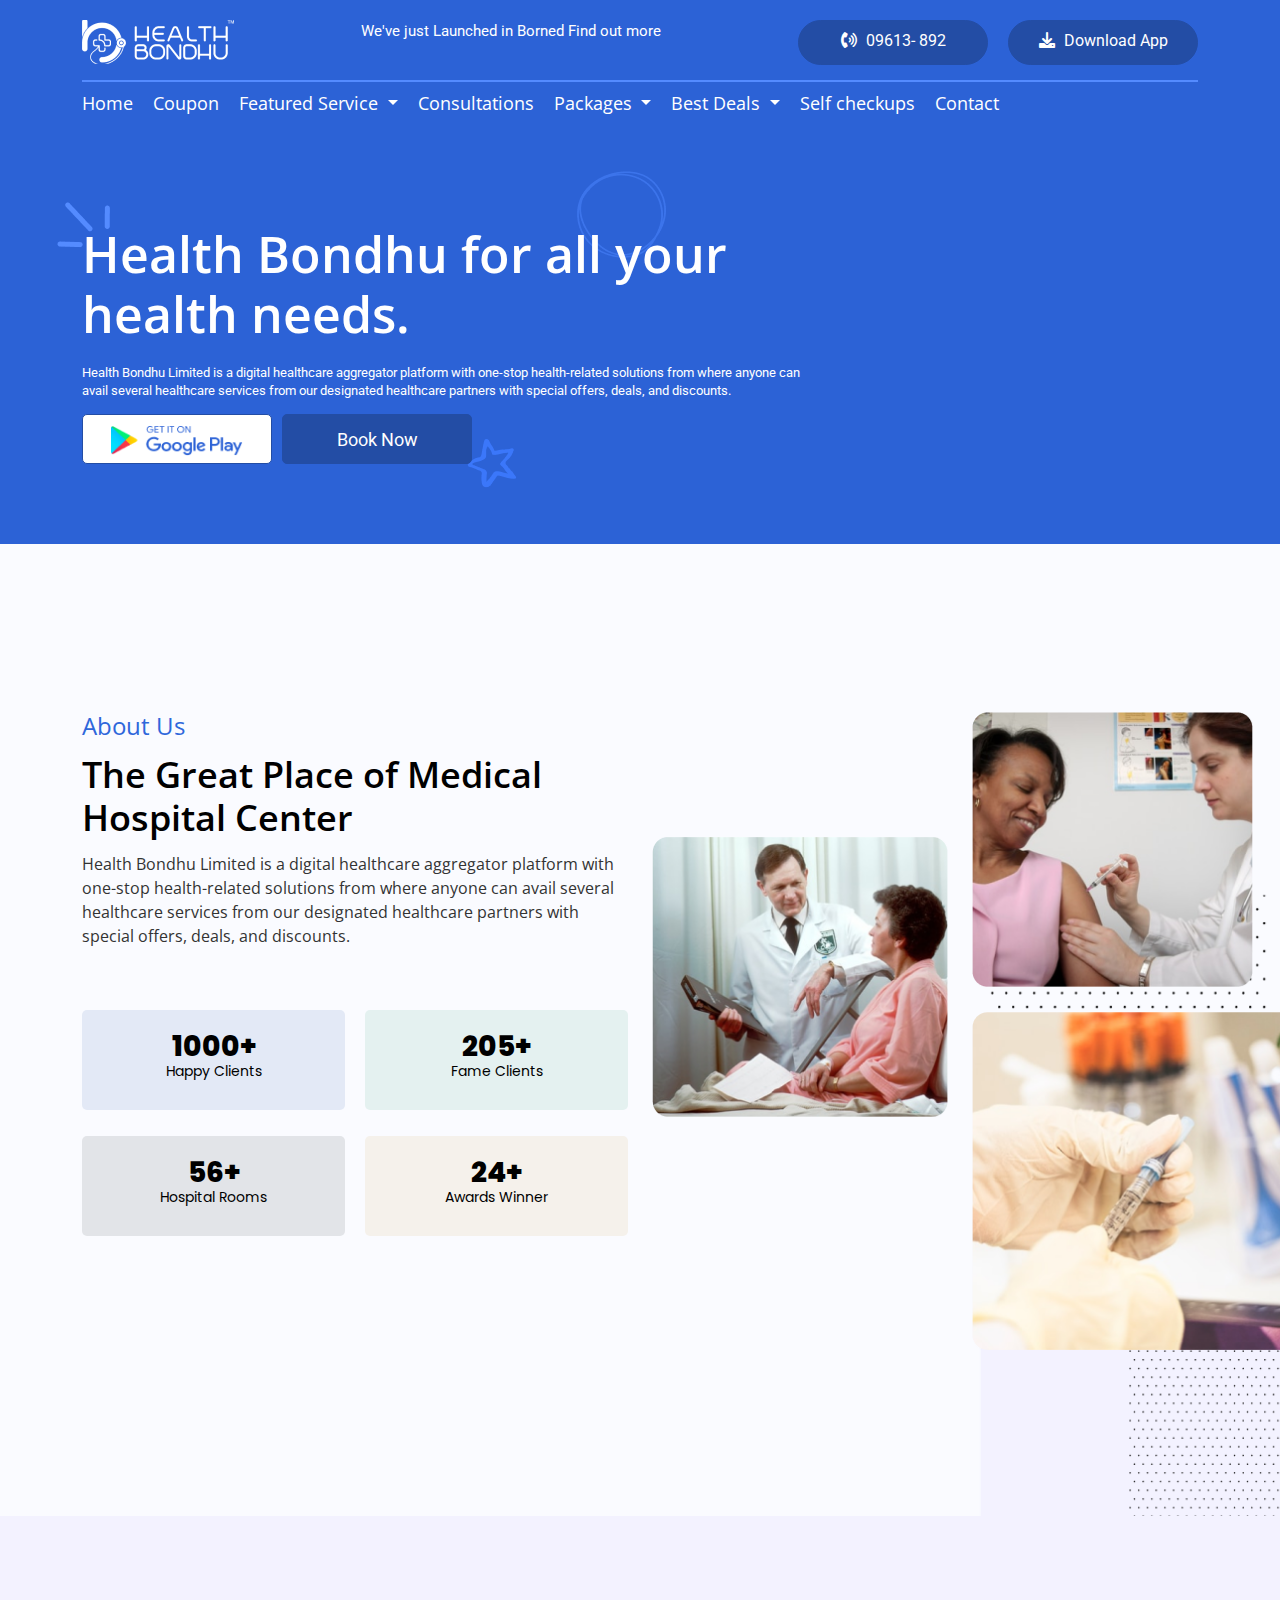
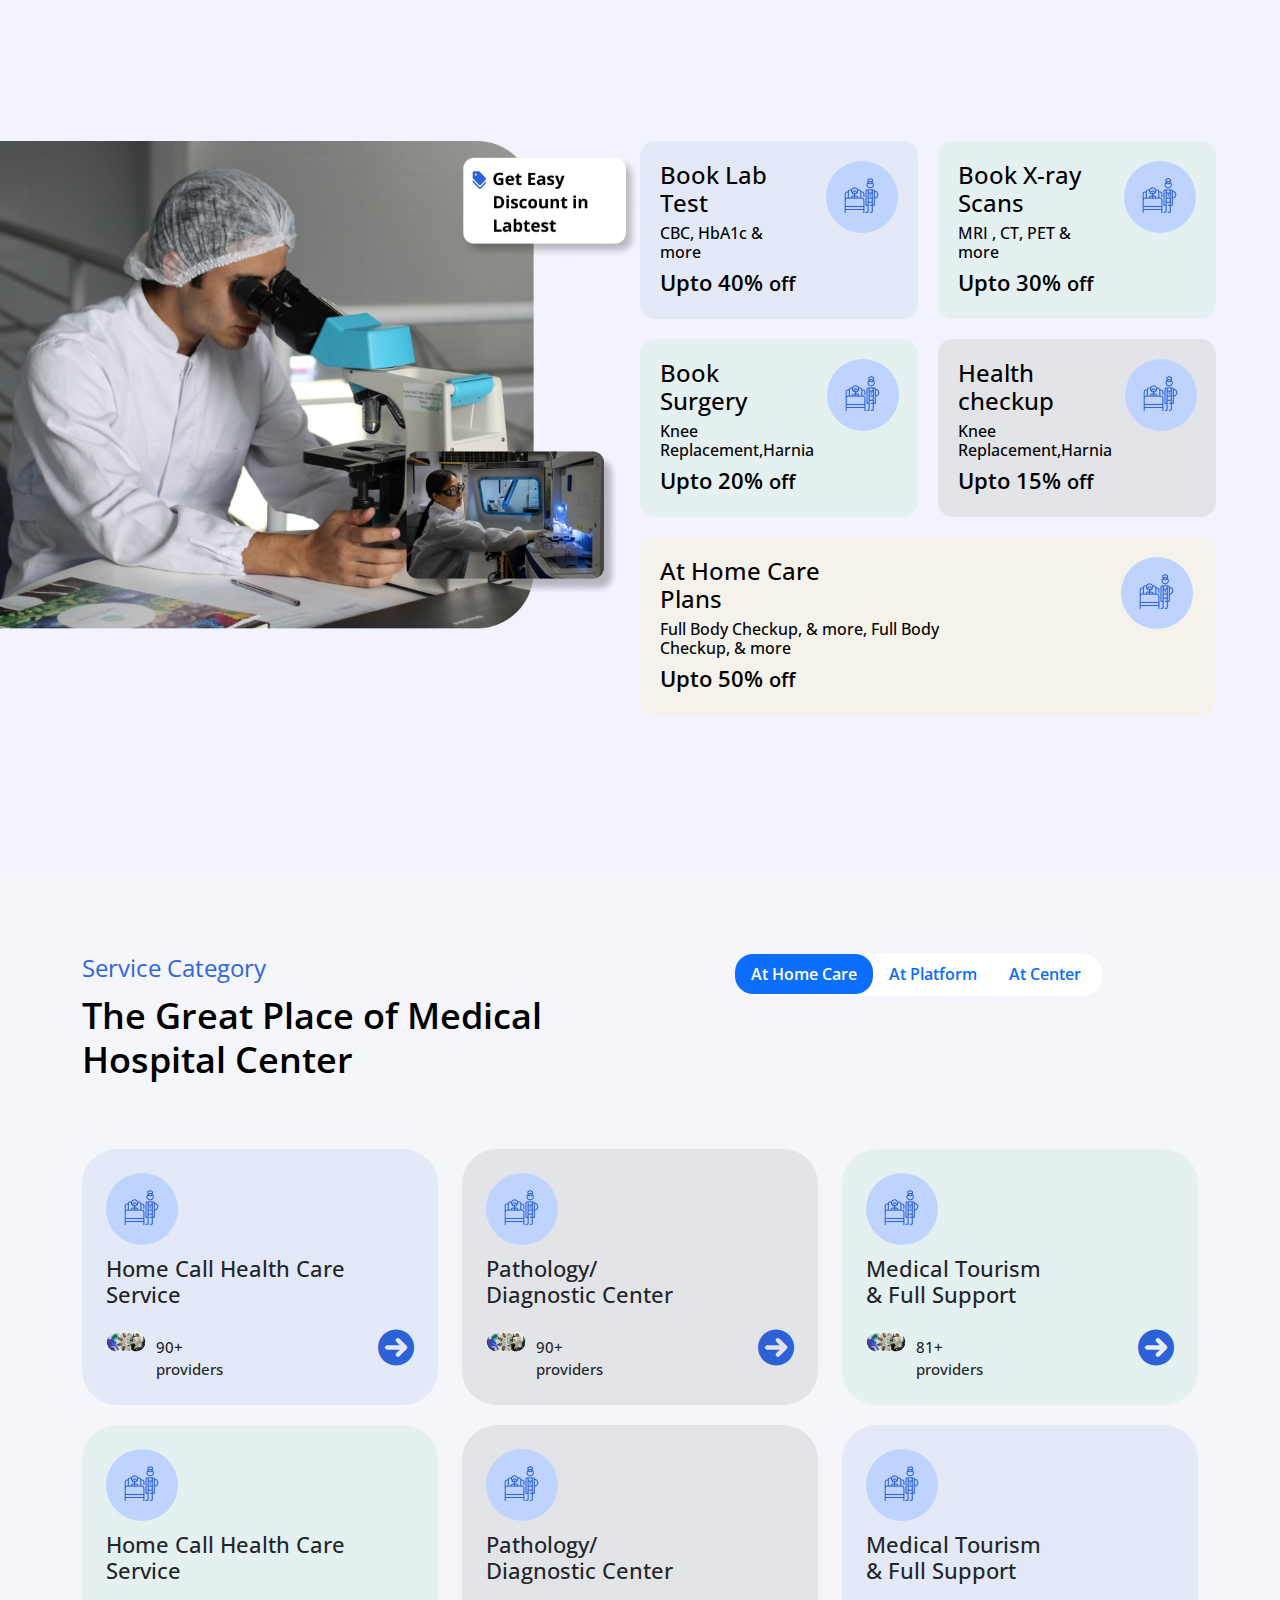
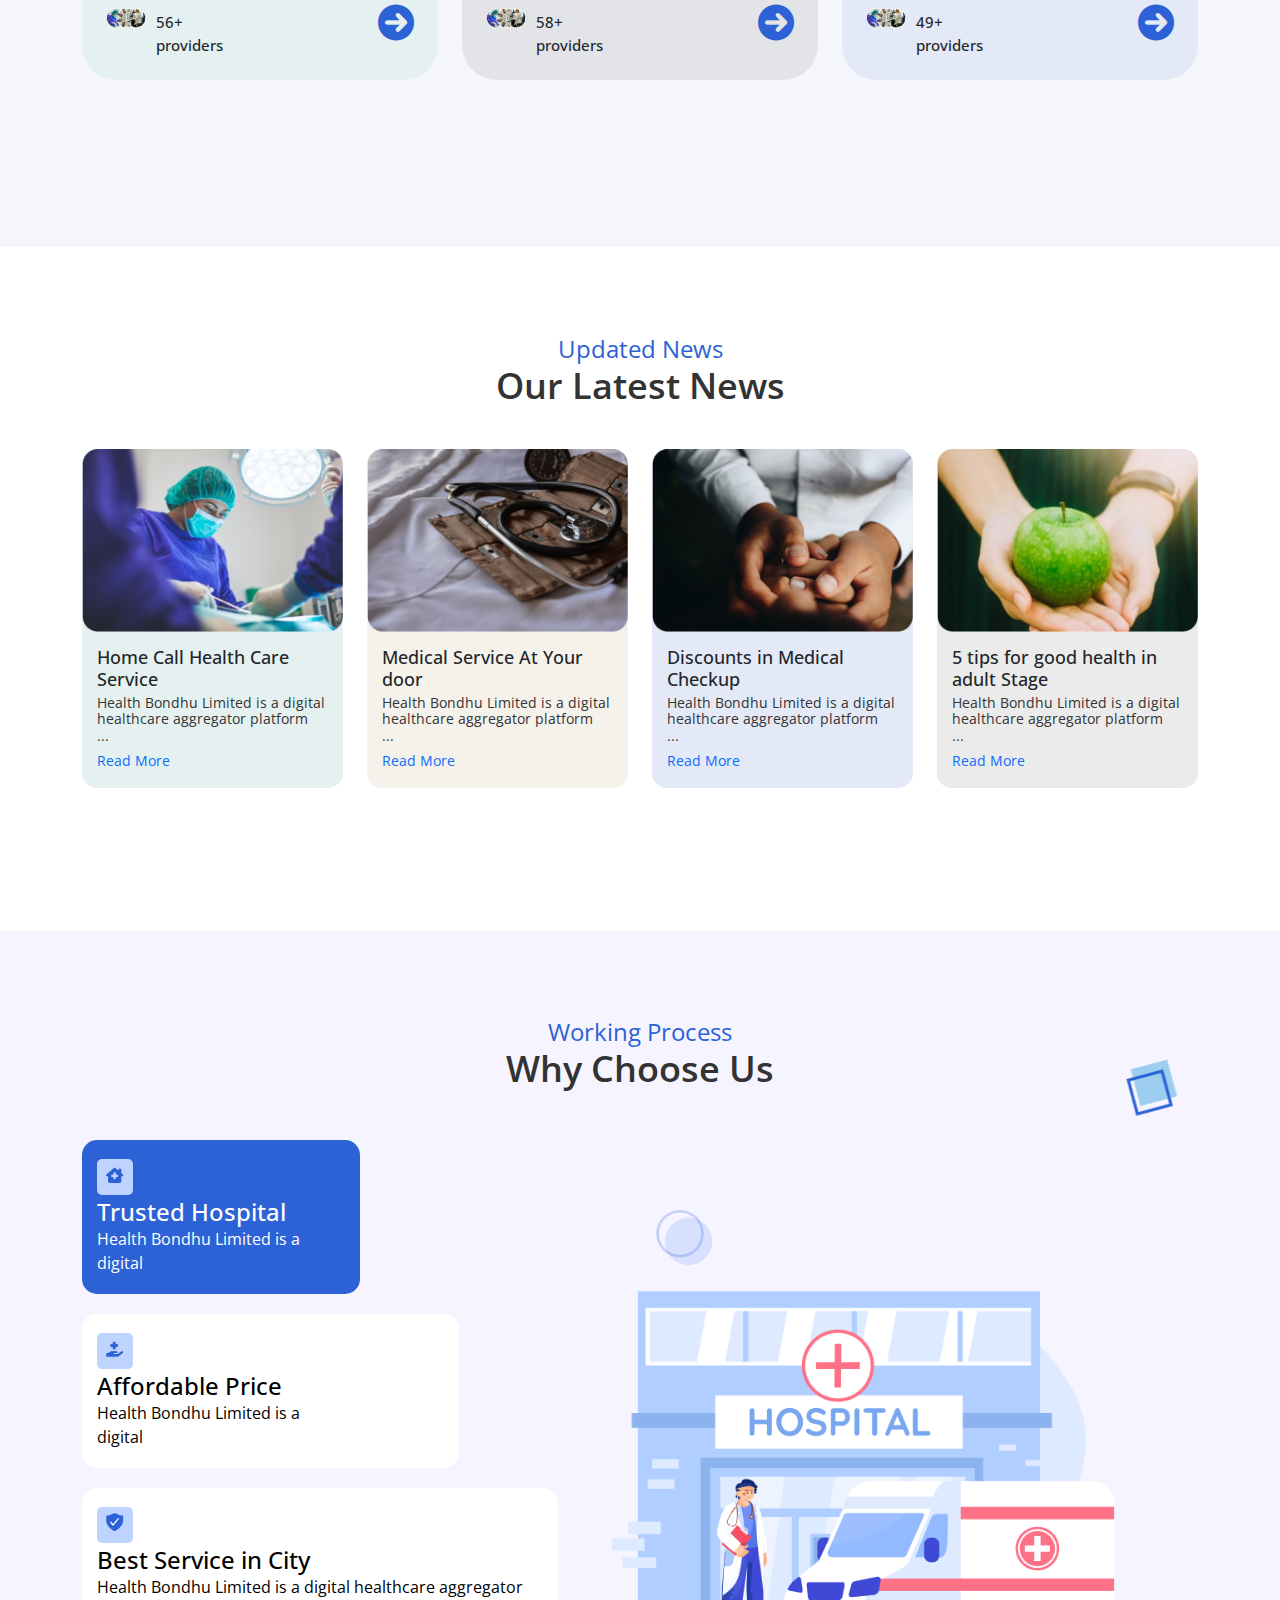
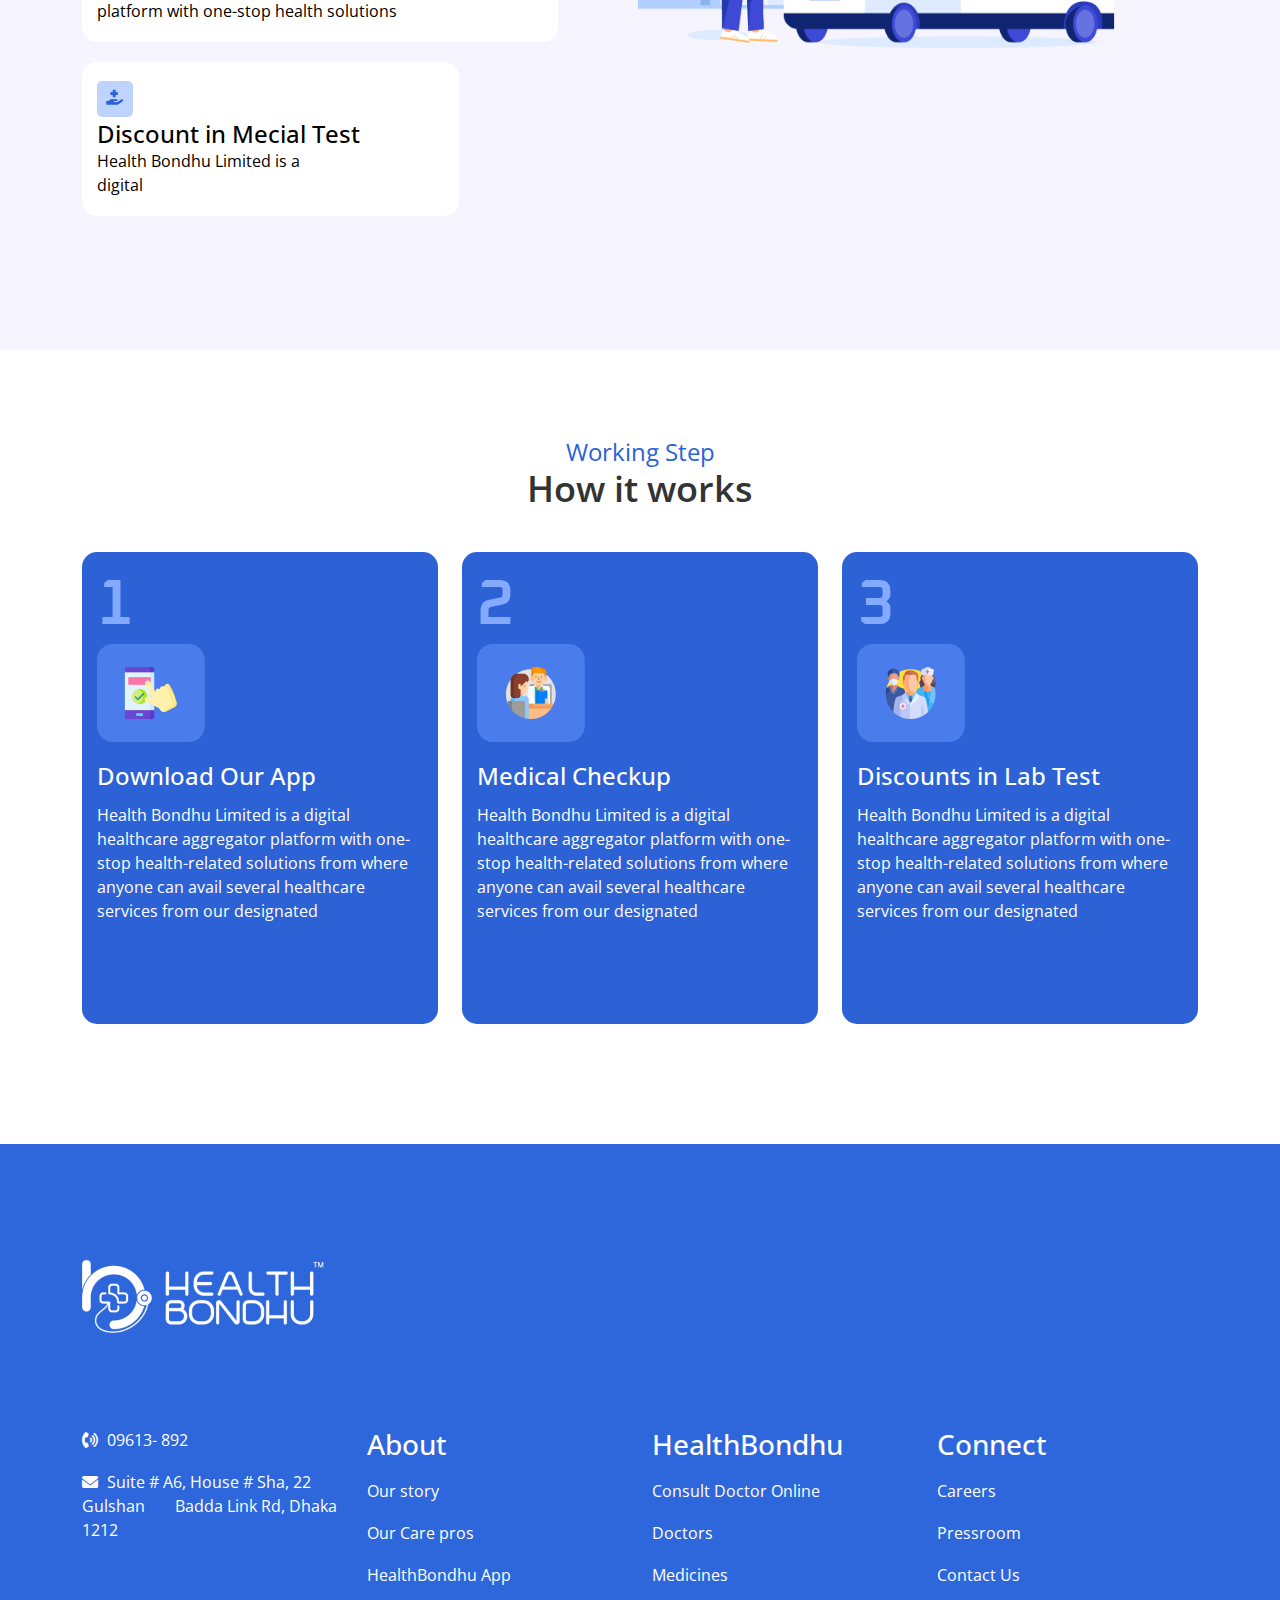
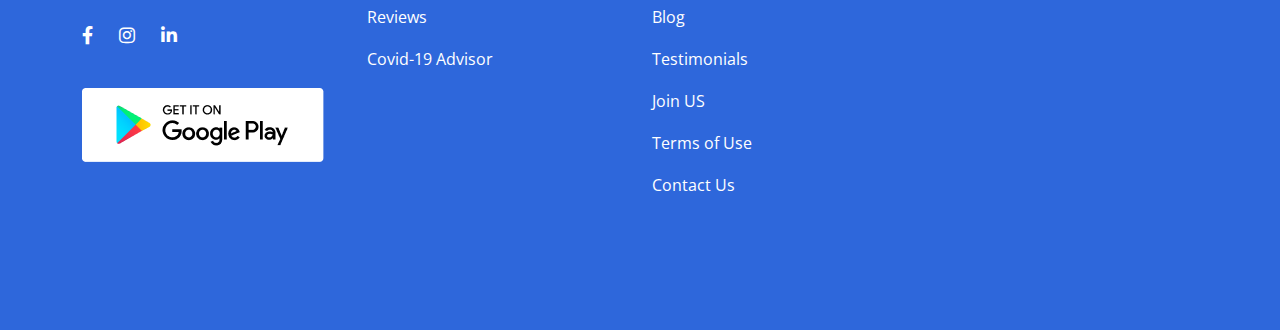
==== index.html @ d9673399 "health bondhu file" ====
<!DOCTYPE html>
<html lang="en">

<head>
    <meta name="viewport" content="width=device-width, initial-scale=1.0">
    <meta charset="UTF-8">
    <title>Health Bondhu</title>
    <!-- bootstrap 5 -->
    <link rel="stylesheet" href="vendors/bootstrap/bootstrap.min.css">
    <!-- Font Awesome 5 -->
    <link rel="stylesheet" href="vendors/font-awesome/css/all.min.css" />
    <!-- venobox -->
    <link rel="stylesheet" href="vendors/venobox/venobox.min.css">
    <!-- css file -->
    <link rel="stylesheet" href="scss/style.css">
    <!-- responsive part -->
    <link rel="stylesheet" href="css/responsive.css">
</head>

<body>
    <!-- navbar part start -->
    <section id="navbar">
        <div class="container">
            <div class="navbar__main">
                <div class="logo">
                    <img src="images/logo.png" alt="logo">
                </div>
                <div class="nav__text">
                    <p>We've just Launched in Borned Find out more</p>
                </div>
                <div class="nav__button">
                    <div class="nav__button--one btn__one">
                        <a href="#"><i class="fa-solid fa-phone-volume"></i> 09613- 892</a>
                    </div>
                    <div class="nav__button--one btn__one">
                        <a href="#"><i class="fa-solid fa-download"></i> Download App</a>
                    </div>
                </div>
            </div>

            <div class="menu__bar">
                <nav class="navbar navbar-expand-lg">
                    <div class="menu">
                        <button class="navbar-toggler" type="button" data-bs-toggle="collapse"
                            data-bs-target="#navbarNavDropdown" aria-controls="navbarNavDropdown" aria-expanded="false"
                            aria-label="Toggle navigation">
                            <i class="fa-solid fa-bars"></i>
                        </button>
                        <div class="collapse navbar-collapse" id="navbarNavDropdown">
                            <ul class="navbar-nav">
                                <li class="nav-item">
                                    <a class="nav-link active" aria-current="page" href="#">Home</a>
                                </li>
                                <li class="nav-item">
                                    <a class="nav-link" href="#">Coupon</a>
                                </li>
                                <li class="nav-item dropdown">
                                    <a class="nav-link dropdown-toggle" href="#" id="navbarDropdownMenuLink"
                                        role="button" data-bs-toggle="dropdown" aria-expanded="false">
                                        Featured Service
                                    </a>
                                    <ul class="dropdown-menu" aria-labelledby="navbarDropdownMenuLink">
                                        <li><a class="dropdown-item" href="#">Action</a></li>
                                        <li><a class="dropdown-item" href="#">Another action</a></li>
                                        <li><a class="dropdown-item" href="#">Something else here</a></li>
                                    </ul>
                                </li>

                                <li class="nav-item">
                                    <a class="nav-link" href="#">Consultations</a>
                                </li>
                                <li class="nav-item dropdown">
                                    <a class="nav-link dropdown-toggle" href="#" id="navbarDropdownMenuLink"
                                        role="button" data-bs-toggle="dropdown" aria-expanded="false">
                                        Packages
                                    </a>
                                    <ul class="dropdown-menu" aria-labelledby="navbarDropdownMenuLink">
                                        <li><a class="dropdown-item" href="#">Action</a></li>
                                        <li><a class="dropdown-item" href="#">Another action</a></li>
                                        <li><a class="dropdown-item" href="#">Something else here</a></li>
                                    </ul>
                                </li>

                                <li class="nav-item dropdown">
                                    <a class="nav-link dropdown-toggle" href="#" id="navbarDropdownMenuLink"
                                        role="button" data-bs-toggle="dropdown" aria-expanded="false">
                                        Best Deals
                                    </a>
                                    <ul class="dropdown-menu" aria-labelledby="navbarDropdownMenuLink">
                                        <li><a class="dropdown-item" href="#">Action</a></li>
                                        <li><a class="dropdown-item" href="#">Another action</a></li>
                                        <li><a class="dropdown-item" href="#">Something else here</a></li>
                                    </ul>
                                </li>
                                <li class="nav-item">
                                    <a class="nav-link" href="#">Self checkups</a>
                                </li>
                                <li class="nav-item">
                                    <a class="nav-link" href="#">Contact</a>
                                </li>
                            </ul>
                        </div>
                    </div>
                </nav>
            </div>
        </div>
    </section>
    <!-- navbar part end -->
    <!-- banner part start -->
    <section id="banner">
        <div class="container">
            <div class="banner__main">
                <div class="row">
                    <div class="col-lg-8 col-md-6">
                        <div class="banner__text">
                            <div class="img__one">
                                <img src="images/shape1.png" alt="shape1">
                            </div>
                            <div class="img__two">
                                <img src="images/shape2.png" alt="shape2">
                            </div>
                            <div class="img__three">
                                <img src="images/shape3.png" alt="shape3">
                            </div>
                            <h2>Health Bondhu for all your health needs.</h2>
                            <p>Health Bondhu Limited is a digital healthcare aggregator platform with one-stop
                                health-related solutions from where anyone can avail several healthcare services from
                                our
                                designated healthcare partners with special offers, deals, and discounts.
                            </p>
                        </div>
                        <div class="banner__button">
                            <div class="banner__button--one btn__two">
                                <a href="#"><img src="images/googly play.png" alt="googly" class="img-fluid w-70"></a>
                            </div>
                            <div class="banner__button--two btn__two">
                                <a href="#">Book Now</a>
                            </div>
                        </div>
                    </div>
                    <div class="col-lg-4 col-md-6">
                        <div class="mobile">
                            <img src="images/mobile.png" alt="mobile">
                            <div class="card__one">
                                <div class="containt">
                                    <div class="first__card">
                                        <img src="images/card__shape.png" alt="card">
                                    </div>
                                    <div class="card__text">
                                        <p> Featured <br> Coupon for tests</p>
                                    </div>
                                </div>
                            </div>
                            <div class="card__two">
                                <div class="containt">
                                    <div class="second__card">
                                        <img src="images/card__shape--two.png" alt="card__shape">
                                    </div>
                                    <div class="card__text-two">
                                        <p> The Best <br> Medical Facility</p>
                                    </div>
                                    <div class="row">
                                        <div class="col-lg-3">

                                        </div>
                                        <div class="col-lg-9">

                                        </div>
                                    </div>
                                </div>
                            </div>
                            <div class="card__three">
                                <div class="containt">
                                    <div class="third__card">
                                        <img src="images/card__shape--three.png" alt="card__shape">
                                    </div>
                                    <div class="card__text-three">
                                        <p> Best package for your health
                                            checkup</p>
                                        <h6>See our full body health checkup Packages...</h6>
                                    </div>
                                </div>
                            </div>
                            <div class="card__four">
                                <img src="images/card__shape--four.png" alt="card__shape">
                            </div>
                        </div>
                    </div>
                </div>
            </div>
        </div>
    </section>
    <!-- banner part end -->
    <!-- about part start -->
    <section id="about__part" style="background: url(images/about__bg.png) no-repeat center; background-size: cover;">
        <div class="container">
            <div class="row">
                <div class="col-lg-6">
                    <div class="about-text">
                        <h5>About Us</h5>
                        <h3>The Great Place of Medical <br> Hospital Center</h3>
                        <p>Health Bondhu Limited is a digital healthcare aggregator platform with one-stop
                            health-related solutions from where anyone can avail several healthcare services from our
                            designated healthcare partners with special offers, deals, and discounts.
                        </p>
                    </div>
                    <div class="about__card">
                        <div class="about__card--item">
                            <div class="about__card--one">
                                <h2>1000+</h2>
                                <h5>Happy Clients</h5>
                            </div>
                            <div class="about__card--two">
                                <h2>205+</h2>
                                <h5>Fame Clients</h5>
                            </div>
                        </div>
                        <div class="about__card--itemtwo">
                            <div class="about__card--one">
                                <h2>56+</h2>
                                <h5>Hospital Rooms</h5>
                            </div>
                            <div class="about__card--two">
                                <h2>24+</h2>
                                <h5>Awards Winner</h5>
                            </div>
                        </div>
                    </div>
                </div>
                <div class="col-lg-6">
                    <div class="about__img--part">
                        <div class="about__img--one">
                            <img src="images/about1.png" alt="about-img" class="img-fluid w-100">
                        </div>
                        <div class="about__img--two">
                            <img src="images/about2.png" alt="about-img" class="img-fluid w-100">
                        </div>
                        <div class="about__img--three">
                            <img src="images/about3.png" alt="about-img" class="img-fluid w-100">
                        </div>
                    </div>
                </div>
            </div>
        </div>
    </section>
    <!-- about part end -->
    <!-- offer part start -->
    <section id="offer">
        <div class="container-fluid p-0">
            <div class="offer__main">
                <div class="offer-item-one">
                    <img src="images/offer--img.png" alt="offer" class="img-fluid w-100">
                </div>
                <div class="offer__item--two">
                    <div class="offer__book--main--one">
                        <a href="#">
                            <div class="offer__book--one">
                                <div class="offer__book--one--item">
                                    <h4>Book Lab Test</h4>
                                    <h6>CBC, HbA1c & more</h6>
                                    <h3>Upto 40% <span>off</span></h3>
                                </div>
                                <div class="offer__book--two--item">
                                    <div class="circle">
                                        <img src="images/vector.png" alt="vector">
                                    </div>
                                </div>
                            </div>
                        </a>
                        <a href="#">
                            <div class="offer__book--two">
                                <div class="offer__book--one--item">
                                    <h4>Book X-ray Scans</h4>
                                    <h6>MRI , CT, PET & more</h6>
                                    <h3>Upto 30% <span>off</span></h3>
                                </div>
                                <div class="offer__book--two--item">
                                    <div class="circle">
                                        <img src="images/vector.png" alt="vector">
                                    </div>
                                </div>
                            </div>
                        </a>
                    </div>
                    <div class="offer__book--main--two">
                        <a href="#">
                            <div class="offer__book--one">
                                <div class="offer__book--one--item">
                                    <h4>Book Surgery</h4>
                                    <h6>Knee Replacement,Harnia </h6>
                                    <h3>Upto 20% <span>off</span></h3>
                                </div>
                                <div class="offer__book--two--item">
                                    <div class="circle">
                                        <img src="images/vector.png" alt="vector">
                                    </div>
                                </div>
                            </div>
                        </a>
                        <a href="#">
                            <div class="offer__book--two">
                                <div class="offer__book--one--item">
                                    <h4>Health checkup</h4>
                                    <h6>Knee Replacement,Harnia </h6>
                                    <h3>Upto 15% <span>off</span></h3>
                                </div>
                                <div class="offer__book--two--item">
                                    <div class="circle">
                                        <img src="images/vector.png" alt="vector">
                                    </div>
                                </div>
                            </div>
                        </a>
                    </div>

                    <div class="offer__book--main--three">
                        <a href="#">
                            <div class="offer__book">
                                <div class="offer__book--one--item">
                                    <h4>At Home Care <br> Plans</h4>
                                    <h6>Full Body Checkup, & more, Full Body Checkup, & more</h6>
                                    <h3>Upto 50% <span>off</span></h3>
                                </div>
                                <div class="offer__book--two--item">
                                    <div class="circle">
                                        <img src="images/vector.png" alt="vector">
                                    </div>
                                </div>
                            </div>
                        </a>
                    </div>
                </div>
            </div>
        </div>
    </section>
    <!-- offer part end -->
    <!-- category part start -->
    <section id="category">
        <div class="container">
            <div class="row">
                <div class="col-lg-7">
                    <div class="second__head">
                        <h5>Service Category</h5>
                        <h3>The Great Place of Medical <br> Hospital Center</h3>
                    </div>
                </div>
                <div class="col-lg-5 cat__button">
                    <ul class="nav nav-pills mb-3" id="pills-tab" role="tablist">
                        <li class="nav-item" role="presentation">
                            <button class="nav-link active" id="pills-home-tab" data-bs-toggle="pill"
                                data-bs-target="#pills-home" type="button" role="tab" aria-controls="pills-home"
                                aria-selected="true">At Home Care</button>
                        </li>
                        <li class="nav-item" role="presentation">
                            <button class="nav-link" id="pills-profile-tab" data-bs-toggle="pill"
                                data-bs-target="#pills-profile" type="button" role="tab" aria-controls="pills-profile"
                                aria-selected="false">At Platform</button>
                        </li>
                        <li class="nav-item" role="presentation">
                            <button class="nav-link" id="pills-contact-tab" data-bs-toggle="pill"
                                data-bs-target="#pills-contact" type="button" role="tab" aria-controls="pills-contact"
                                aria-selected="false">At Center</button>
                        </li>
                    </ul>
                </div>
            </div>

            <div class="tab-content" id="pills-tabContent">
                <div class="tab-pane fade show active" id="pills-home" role="tabpanel" aria-labelledby="pills-home-tab">
                    <div class="category__main">
                        <div class="row">
                            <div class="col-lg-4">
                                <div class="category__item">
                                    <div class="circle">
                                        <img src="images/vector.png" alt="vector">
                                    </div>
                                    <div class="cat__text">
                                        <h2>Home Call Health Care <br> Service</h2>
                                    </div>
                                    <div class="last__part">
                                        <div class="last__img">
                                            <img src="images/category.png" alt="category" class="img-fluid w-100">
                                        </div>
                                        <div class="last__text">
                                            <p>90+ providers</p>
                                        </div>
                                        <div class="last__icon">
                                            <i class="fa-solid fa-circle-arrow-right"></i>
                                        </div>
                                    </div>
                                </div>
                            </div>
                            <div class="col-lg-4">
                                <div class="category__item cat-two">
                                    <div class="circle">
                                        <img src="images/vector.png" alt="vector">
                                    </div>
                                    <div class="cat__text">
                                        <h2>Pathology/ <br> Diagnostic Center</h2>
                                    </div>
                                    <div class="last__part">
                                        <div class="last__img">
                                            <img src="images/category.png" alt="category" class="img-fluid w-100">
                                        </div>
                                        <div class="last__text">
                                            <p>90+ providers</p>
                                        </div>
                                        <div class="last__icon">
                                            <i class="fa-solid fa-circle-arrow-right"></i>
                                        </div>
                                    </div>
                                </div>
                            </div>
                            <div class="col-lg-4">
                                <div class="category__item cat-three">
                                    <div class="circle">
                                        <img src="images/vector.png" alt="vector">
                                    </div>
                                    <div class="cat__text">
                                        <h2>Medical Tourism <br> & Full Support</h2>
                                    </div>
                                    <div class="last__part">
                                        <div class="last__img">
                                            <img src="images/category.png" alt="category" class="img-fluid w-100">
                                        </div>
                                        <div class="last__text">
                                            <p>81+ providers</p>
                                        </div>
                                        <div class="last__icon">
                                            <i class="fa-solid fa-circle-arrow-right"></i>
                                        </div>
                                    </div>
                                </div>
                            </div>
                            <div class="col-lg-4">
                                <div class="category__item cat-three">
                                    <div class="circle">
                                        <img src="images/vector.png" alt="vector">
                                    </div>
                                    <div class="cat__text">
                                        <h2>Home Call Health Care <br> Service</h2>
                                    </div>
                                    <div class="last__part">
                                        <div class="last__img">
                                            <img src="images/category.png" alt="category" class="img-fluid w-100">
                                        </div>
                                        <div class="last__text">
                                            <p>56+ providers</p>
                                        </div>
                                        <div class="last__icon">
                                            <i class="fa-solid fa-circle-arrow-right"></i>
                                        </div>
                                    </div>
                                </div>
                            </div>
                            <div class="col-lg-4">
                                <div class="category__item cat-two">
                                    <div class="circle">
                                        <img src="images/vector.png" alt="vector">
                                    </div>
                                    <div class="cat__text">
                                        <h2>Pathology/ <br> Diagnostic Center</h2>
                                    </div>
                                    <div class="last__part">
                                        <div class="last__img">
                                            <img src="images/category.png" alt="category" class="img-fluid w-100">
                                        </div>
                                        <div class="last__text">
                                            <p>58+ providers</p>
                                        </div>
                                        <div class="last__icon">
                                            <i class="fa-solid fa-circle-arrow-right"></i>
                                        </div>
                                    </div>
                                </div>
                            </div>
                            <div class="col-lg-4">
                                <div class="category__item">
                                    <div class="circle">
                                        <img src="images/vector.png" alt="vector">
                                    </div>
                                    <div class="cat__text">
                                        <h2>Medical Tourism <br> & Full Support</h2>
                                    </div>
                                    <div class="last__part">
                                        <div class="last__img">
                                            <img src="images/category.png" alt="category" class="img-fluid w-100">
                                        </div>
                                        <div class="last__text">
                                            <p>49+ providers</p>
                                        </div>
                                        <div class="last__icon">
                                            <i class="fa-solid fa-circle-arrow-right"></i>
                                        </div>
                                    </div>
                                </div>
                            </div>
                        </div>
                    </div>
                </div>
                <div class="tab-pane fade" id="pills-profile" role="tabpanel" aria-labelledby="pills-profile-tab">
                    <div class="category__main">
                        <div class="row">
                            <div class="col-lg-4">
                                <div class="category__item">
                                    <div class="circle">
                                        <img src="images/vector.png" alt="vector">
                                    </div>
                                    <div class="cat__text">
                                        <h2>Home Call Health Care <br> Service</h2>
                                    </div>
                                    <div class="last__part">
                                        <div class="last__img">
                                            <img src="images/category.png" alt="category" class="img-fluid w-100">
                                        </div>
                                        <div class="last__text">
                                            <p>90+ providers</p>
                                        </div>
                                        <div class="last__icon">
                                            <i class="fa-solid fa-circle-arrow-right"></i>
                                        </div>
                                    </div>
                                </div>
                            </div>
                            <div class="col-lg-4">
                                <div class="category__item cat-two">
                                    <div class="circle">
                                        <img src="images/vector.png" alt="vector">
                                    </div>
                                    <div class="cat__text">
                                        <h2>Pathology/ <br> Diagnostic Center</h2>
                                    </div>
                                    <div class="last__part">
                                        <div class="last__img">
                                            <img src="images/category.png" alt="category" class="img-fluid w-100">
                                        </div>
                                        <div class="last__text">
                                            <p>90+ providers</p>
                                        </div>
                                        <div class="last__icon">
                                            <i class="fa-solid fa-circle-arrow-right"></i>
                                        </div>
                                    </div>
                                </div>
                            </div>

                        </div>
                    </div>
                </div>
                <div class="tab-pane fade" id="pills-contact" role="tabpanel" aria-labelledby="pills-contact-tab">
                    <div class="category__main">
                        <div class="row">
                            <div class="col-lg-4">
                                <div class="category__item">
                                    <div class="circle">
                                        <img src="images/vector.png" alt="vector">
                                    </div>
                                    <div class="cat__text">
                                        <h2>Home Call Health Care <br> Service</h2>
                                    </div>
                                    <div class="last__part">
                                        <div class="last__img">
                                            <img src="images/category.png" alt="category" class="img-fluid w-100">
                                        </div>
                                        <div class="last__text">
                                            <p>90+ providers</p>
                                        </div>
                                        <div class="last__icon">
                                            <i class="fa-solid fa-circle-arrow-right"></i>
                                        </div>
                                    </div>
                                </div>
                            </div>
                            <div class="col-lg-4">
                                <div class="category__item cat-two">
                                    <div class="circle">
                                        <img src="images/vector.png" alt="vector">
                                    </div>
                                    <div class="cat__text">
                                        <h2>Pathology/ <br> Diagnostic Center</h2>
                                    </div>
                                    <div class="last__part">
                                        <div class="last__img">
                                            <img src="images/category.png" alt="category" class="img-fluid w-100">
                                        </div>
                                        <div class="last__text">
                                            <p>90+ providers</p>
                                        </div>
                                        <div class="last__icon">
                                            <i class="fa-solid fa-circle-arrow-right"></i>
                                        </div>
                                    </div>
                                </div>
                            </div>
                            <div class="col-lg-4">
                                <div class="category__item cat-three">
                                    <div class="circle">
                                        <img src="images/vector.png" alt="vector">
                                    </div>
                                    <div class="cat__text">
                                        <h2>Medical Tourism <br> & Full Support</h2>
                                    </div>
                                    <div class="last__part">
                                        <div class="last__img">
                                            <img src="images/category.png" alt="category" class="img-fluid w-100">
                                        </div>
                                        <div class="last__text">
                                            <p>90+ providers</p>
                                        </div>
                                        <div class="last__icon">
                                            <i class="fa-solid fa-circle-arrow-right"></i>
                                        </div>
                                    </div>
                                </div>
                            </div>

                        </div>
                    </div>
                </div>
            </div>
        </div>
    </section>
    <!-- category part end -->
    <!-- update news part start -->
    <section id="update__news">
        <div class="container-fluid">
            <div class="common__head">
                <h5>Updated News</h5>
                <h2>Our Latest News</h2>
            </div>
        </div>
        <div class="container">
            <div class="update__main">
                <div class="row">
                    <div class="col-lg-3">
                        <div class="update-card--one">
                            <img src="images/update1.png" alt="update" class="img-fluid w-100">
                            <div class="update-text">
                                <h2>Home Call Health Care <br> Service</h2>
                                <h5>Health Bondhu Limited is a digital healthcare aggregator platform <br>
                                    ...</h5>
                                <a href="#">Read More</a>
                            </div>
                        </div>
                    </div>
                    <div class="col-lg-3">
                        <div class="update-card--two">
                            <img src="images/update2.png" alt="update" class="img-fluid w-100">
                            <div class="update-text">
                                <h2>Medical Service At Your <br> door</h2>
                                <h5>Health Bondhu Limited is a digital healthcare aggregator platform <br>
                                    ...</h5>
                                <a href="#">Read More</a>
                            </div>
                        </div>
                    </div>
                    <div class="col-lg-3">
                        <div class="update-card--three">
                            <img src="images/update3.png" alt="update" class="img-fluid w-100">
                            <div class="update-text">
                                <h2>Discounts in Medical <br> Checkup</h2>
                                <h5>Health Bondhu Limited is a digital healthcare aggregator platform <br>
                                    ...</h5>
                                <a href="#">Read More</a>
                            </div>
                        </div>
                    </div>
                    <div class="col-lg-3">
                        <div class="update-card--four">
                            <img src="images/update4.png" alt="update" class="img-fluid w-100">
                            <div class="update-text">
                                <h2>5 tips for good health in adult Stage</h2>
                                <h5>Health Bondhu Limited is a digital healthcare aggregator platform <br>
                                    ...</h5>
                                <a href="#">Read More</a>
                            </div>
                        </div>
                    </div>

                </div>
            </div>
        </div>
    </section>

    <!-- update news part end -->
    <!-- process part start -->
    <section id="process" style="background: url(images/process__part.png) no-repeat center; background-size: cover;">
        <div class="container-fluid">
            <div class="common__head">
                <h5>Working Process</h5>
                <h2>Why Choose Us</h2>
            </div>
        </div>
        <div class="container">
            <div class="process__content">
                <div class="d-flex align-items-start">
                    <div class="nav flex-column nav-pills me-3" id="v-pills-tab" role="tablist"
                        aria-orientation="vertical">
                        <button class="nav-link active pro__one" id="v-pills-home-tab" data-bs-toggle="pill"
                            data-bs-target="#v-pills-home" type="button" role="tab" aria-controls="v-pills-home"
                            aria-selected="true">
                            <div class="pro-img">
                                <img src="images/pro1.png" alt="process">
                            </div>
                            <div class="pro-text">
                                <h4>Trusted Hospital</h4>
                                <p>Health Bondhu Limited is a <br> digital </p>
                            </div>

                        </button>
                        <button class="nav-link pro__two" id="v-pills-profile-tab" data-bs-toggle="pill"
                            data-bs-target="#v-pills-profile" type="button" role="tab" aria-controls="v-pills-profile"
                            aria-selected="false">
                            <div class="pro-img">
                                <img src="images/pro2.png" alt="process">
                            </div>
                            <div class="pro-text">
                                <h4>Affordable Price</h4>
                                <p>Health Bondhu Limited is a <br> digital </p>
                            </div>
                        </button>
                        <button class="nav-link pro__three" id="v-pills-messages-tab" data-bs-toggle="pill"
                            data-bs-target="#v-pills-messages" type="button" role="tab" aria-controls="v-pills-messages"
                            aria-selected="false">
                            <div class="pro-img">
                                <img src="images/pro3.png" alt="process">
                            </div>
                            <div class="pro-text">
                                <h4>Best Service in City</h4>
                                <p>Health Bondhu Limited is a digital healthcare
                                    aggregator platform with one-stop health solutions </p>
                            </div>
                        </button>
                        <button class="nav-link pro__four" id="v-pills-settings-tab" data-bs-toggle="pill"
                            data-bs-target="#v-pills-settings" type="button" role="tab" aria-controls="v-pills-settings"
                            aria-selected="false">
                            <div class="pro-img">
                                <img src="images/pro2.png" alt="process">
                            </div>
                            <div class="pro-text">
                                <h4>Discount in Mecial Test</h4>
                                <p>Health Bondhu Limited is a <br> digital </p>
                            </div>
                        </button>
                    </div>
                    <div class="tab-content tab__img--part" id="v-pills-tabContent">
                        <div class="tab-pane fade show active" id="v-pills-home" role="tabpanel"
                            aria-labelledby="v-pills-home-tab"><img src="images/pro-right1.png" alt="pro-img"
                                class="img-fluid w-100"></div>
                        <div class="tab-pane fade" id="v-pills-profile" role="tabpanel"
                            aria-labelledby="v-pills-profile-tab"><img src="images/pro-right2.png" alt="pro-img"
                                class="img-fluid w-100"></div>
                        <div class="tab-pane fade" id="v-pills-messages" role="tabpanel"
                            aria-labelledby="v-pills-messages-tab"><img src="images/pro-right3.png" alt="pro-img"
                                class="img-fluid w-100"></div>
                        <div class="tab-pane fade" id="v-pills-settings" role="tabpanel"
                            aria-labelledby="v-pills-settings-tab"><img src="images/pro-right4.png" alt="pro-img"
                                class="img-fluid w-100"></div>
                    </div>
                </div>
            </div>
        </div>
    </section>
    <!-- process part end -->
    <!-- working__part__start -->
    <section id="working">
        <div class="container-fluid">
            <div class="common__head">
                <h5>Working Step</h5>
                <h2>How it works</h2>
            </div>
        </div>
        <div class="container">
            <div class="working__main">
                <div class="row">
                    <div class="col-lg-4">
                        <div class="working__item">
                            <div class="work__item--head">
                                <h1>1</h1>
                            </div>
                            <div class="working__img">
                                <img src="images/work1.png" alt="work1" class="img-fluid">
                            </div>
                            <div class="working__text">
                                <h3>Download Our App</h3>
                                <p>Health Bondhu Limited is a digital healthcare aggregator platform with one-stop
                                    health-related solutions from where anyone can avail several healthcare services
                                    from our designated</p>
                            </div>
                        </div>
                    </div>
                    <div class="col-lg-4">
                        <div class="working__item">
                            <div class="work__item--head">
                                <h1>2</h1>
                            </div>
                            <div class="working__img">
                                <img src="images/work2.png" alt="work2" class="img-fluid">
                            </div>
                            <div class="working__text">
                                <h3>Medical Checkup</h3>
                                <p>Health Bondhu Limited is a digital healthcare aggregator platform with one-stop
                                    health-related solutions from where anyone can avail several healthcare services
                                    from our designated</p>
                            </div>
                        </div>
                    </div>
                    <div class="col-lg-4">
                        <div class="working__item">
                            <div class="work__item--head">
                                <h1>3</h1>
                            </div>
                            <div class="working__img">
                                <img src="images/work3.png" alt="work3" class="img-fluid">
                            </div>
                            <div class="working__text">
                                <h3>Discounts in Lab Test</h3>
                                <p>Health Bondhu Limited is a digital healthcare aggregator platform with one-stop
                                    health-related solutions from where anyone can avail several healthcare services
                                    from our designated</p>
                            </div>
                        </div>
                    </div>
                </div>
            </div>
        </div>
    </section>
    <!-- working__part__end -->
    <!-- footer part start -->
    <section id="footer">
        <div class="container">
            <div class="footer__logo">
                <img src="images/footer-logo.png" alt="logo">
            </div>
            <div class="footer__content">
                <div class="row">
                    <div class="col-lg-3">
                        <ul>
                            <li> <i class="fa-solid fa-phone-volume"></i> 09613- 892</li>
                            <a href="https://goo.gl/maps/XcRMGy8qrezJMspr9">
                                <li> <i class="fa-solid fa-envelope"></i> Suite # A6, House # Sha, 22 Gulshan
                                    <span>Badda
                                        Link Rd, Dhaka 1212</span></li>
                                <li>
                            </a>
                            <div class="footer__icon">
                                <a href="#"><i class="fa-brands fa-facebook-f"></i></a>
                                <a href="#"><i class="fa-brands fa-instagram"></i></a>
                                <a href="#"><i class="fa-brands fa-linkedin-in"></i></a>
                            </div>
                            </li>
                            <li>
                                <a href="#">
                                    <img src="images/footer__google.png" alt="google">
                                </a>
                            </li>
                        </ul>
                    </div>
                    <div class="col-lg-3">
                        <ul>
                            <li>
                                <h3>About</h3>
                            </li>
                            <a href="#">
                                <li>Our story</li>
                            </a>
                            <a href="#">
                                <li>Our Care pros</li>
                            </a>
                            <a href="#">
                                <li>HealthBondhu App</li>
                            </a>
                            <a href="#">
                                <li>Reviews</li>
                            </a>
                            <a href="#">
                                <li>Covid-19 Advisor</li>
                            </a>
                        </ul>
                    </div>
                    <div class="col-lg-3">
                        <ul>
                            <li>
                                <h3>HealthBondhu</h3>
                            </li>
                            <a href="#">
                                <li>Consult Doctor Online</li>
                            </a>
                            <a href="#">
                                <li>Doctors</li>
                            </a>
                            <a href="#">
                                <li>Medicines</li>
                            </a>
                            <a href="#">
                                <li>Blog</li>
                            </a>
                            <a href="#">
                                <li>Testimonials</li>
                            </a>
                            <a href="#">
                                <li>Join US</li>
                            </a><a href="#">
                                <li>Terms of Use</li>
                            </a><a href="#">
                                <li>Contact Us</li>
                            </a>
                        </ul>
                    </div>
                    <div class="col-lg-3">
                        <ul>
                            <li>
                                <h3>Connect</h3>
                            </li>
                            <a href="#">
                                <li>Careers</li>
                            </a>
                            <a href="#">
                                <li>Pressroom</li>
                            </a>
                            <a href="#">
                                <li>Contact Us</li>
                            </a>
                        </ul>
                    </div>
                </div>
            </div>
        </div>
    </section>
    <!-- footer part end -->
    <!-- link -->
    <script src="vendors/jquary/jquery-1.12.4.min.js"></script>
    <script src="vendors/bootstrap/bootstrap.bundle.min.js"></script>
    <script src="vendors/venobox/venobox.min.js"></script>
    <script src="js/curtom.js"></script>
</body>

</html>
---- scss/style.css ----
@import url("https://fonts.googleapis.com/css2?family=Open+Sans:wght@400;500;600;700&family=Oxanium:wght@600&family=Poppins:wght@400;500;800&family=Roboto:wght@400;500;900&display=swap");
* {
  margin: 0;
  padding: 0;
  outline: 0;
}

a {
  text-decoration: none;
}

ul,
ol {
  list-style-type: none;
}

h1,
h2,
h3,
h4,
h5,
h6,
p,
ul,
ol {
  margin: 0;
  padding: 0;
}

a {
  text-decoration: none;
}

.nav__button {
  display: -webkit-box;
  display: -ms-flexbox;
  display: flex;
}

.nav__button .nav__button--one {
  width: 180px;
  height: 46px;
  background-color: #234DA5;
  margin-left: 20px;
  text-align: center;
  line-height: 46px;
  border-radius: 23px;
  cursor: pointer;
  position: relative;
  border: solid 1px #234DA5;
  z-index: 99;
}

.nav__button .nav__button--one::after {
  position: absolute;
  content: '';
  top: 0;
  left: 0;
  width: 0%;
  height: 100%;
  -webkit-transition: all linear 0.4s;
  transition: all linear 0.4s;
  background-color: #548BFF;
  border-radius: 23px;
}

.nav__button .nav__button--one:hover::after {
  width: 100%;
  background-color: #548BFF;
  z-index: -1;
}

.nav__button .nav__button--one a {
  font-family: 'Roboto';
  font-size: 18px;
  font-weight: 400;
  color: #fff;
}

.nav__button .nav__button--one a i {
  margin-right: 5px;
}

.banner__button {
  display: -webkit-box;
  display: -ms-flexbox;
  display: flex;
}

.banner__button .banner__button--one {
  width: 198px;
  height: 60px;
  background-color: #ffffff;
  text-align: center;
  border-radius: 5px;
  cursor: pointer;
  position: relative;
  border: solid 1px #234DA5;
  z-index: 5;
  margin-right: 16px;
  line-height: 60px;
}

.banner__button .banner__button--one a {
  margin-top: 5px;
}

.banner__button .banner__button--two {
  width: 198px;
  height: 60px;
  background-color: #234DA5;
  text-align: center;
  line-height: 60px;
  border-radius: 5px;
  cursor: pointer;
  position: relative;
  border: solid 1px #234DA5;
  z-index: 9;
}

.banner__button .banner__button--two::after {
  position: absolute;
  content: '';
  top: 0;
  left: 0;
  width: 0%;
  height: 100%;
  -webkit-transition: all linear 0.4s;
  transition: all linear 0.4s;
  background-color: #548BFF;
  border-radius: 5px;
}

.banner__button .banner__button--two:hover::after {
  width: 100%;
  background-color: #548BFF;
  z-index: -1;
}

.banner__button .banner__button--two a {
  font-family: 'Roboto';
  font-size: 18px;
  font-weight: 400;
  color: #fff;
}

.banner__button .banner__button--two a i {
  margin-right: 5px;
}

.button__one {
  background-color: #234DA5;
  text-align: center;
  border-radius: 35px;
  cursor: pointer;
  -webkit-transition: 0.4s;
  transition: 0.4s;
}

.button__one p {
  padding: 13px 26px;
  font-family: 'Roboto';
  font-size: 18px;
  font-weight: 400;
  color: #fff;
}

.button__one p i {
  margin-right: 5px;
}

.button__one :hover {
  background-color: #fff;
  color: #2C62D6;
  border-radius: 35px;
}

.button__two {
  background-color: white;
  padding: 14px 28px;
  border-radius: 5px;
  -webkit-transition: all linear 0.4s;
  transition: all linear 0.4s;
}

.button__three {
  text-align: center;
}

.button__three .btn {
  position: relative;
  color: white;
  font-family: 'Roboto';
  font-size: 18px;
  font-weight: 400;
  padding: 16px 44px;
  border-radius: 5px;
  background-color: #234DA5;
  border: 1px solid #234DA5;
  -webkit-transition: 0.4s all ease-in-out 0s;
  transition: 0.4s all ease-in-out 0s;
  z-index: 9;
}

.button__three .btn::after {
  position: absolute;
  content: '';
  top: 0;
  left: 0;
  width: 0;
  height: 100%;
  -webkit-transition: 0.4s;
  transition: 0.4s;
}

.button__three .btn:hover::after {
  width: 100%;
  background-color: #548BFF;
  border-radius: 5px;
  z-index: -1;
}

.button__two:hover {
  background-color: #234DA5;
  cursor: pointer;
}

.button__two :hoverbutton__three {
  background-color: white;
}

.cat__button {
  background-color: #ffffff;
  height: 42px;
  width: 367px;
  padding: 0;
  border-radius: 20px;
}

.cat__button .nav-pills .nav-link.active,
.cat__button .nav-pills .show > .nav-link {
  border-radius: 18px;
}

.cat__button button {
  font-family: 'Open Sans';
  font-size: 16px;
  font-weight: 600;
  background-color: #2C62D6;
}

#process button {
  margin-bottom: 20px;
  text-align: left;
  border-radius: 15px;
  padding: 15px;
  background-color: white;
  color: black;
}

#process button .pro-img {
  width: 36px;
  height: 36px;
  background-color: #BFD3FF;
  text-align: center;
  line-height: 30px;
  border-radius: 5px;
}

#process button .pro-text {
  margin-top: 3px;
}

#process button .pro-text h4 {
  font-family: 'Open Sans';
  font-size: 24px;
  font-weight: 500;
}

#process button .pro-text p {
  font-family: 'Open Sans';
  font-size: 16px;
  font-weight: 400;
}

#process .pro__one {
  width: 278px;
  height: 154px;
}

#process .nav-pills .nav-link.active, #process .nav-pills .show > .nav-link {
  color: #fff;
  background-color: #2C62D6;
}

#process .pro__two {
  width: 377px;
  height: 154px;
}

#process .pro__three {
  width: 476px;
  height: 154px;
}

#process .pro__four {
  width: 377px;
  height: 154px;
}

#process .tab__img--part {
  text-align: center;
  margin-top: 70px;
}

.mobile {
  position: relative;
}

.card__one {
  background-color: white;
  width: 185px;
  height: 75px;
  border-radius: 10px;
  position: absolute;
  left: 22px;
  top: 177px;
  color: #2C62D6;
  -webkit-box-shadow: 3.21112px 3.21112px 30.5056px rgba(0, 0, 0, 0.2);
          box-shadow: 3.21112px 3.21112px 30.5056px rgba(0, 0, 0, 0.2);
  -webkit-transition: all linear 0.4s;
  transition: all linear 0.4s;
  cursor: pointer;
}

.card__one:hover {
  -webkit-transform: scale(1.1);
          transform: scale(1.1);
}

.card__one .containt {
  padding: 18px 6px;
  display: -webkit-box;
  display: -ms-flexbox;
  display: flex;
}

.card__one .containt p {
  font-family: "Poppins";
  font-size: 12px;
  font-weight: 500;
  margin-left: 5px;
}

.card__two {
  background-color: white;
  width: 185px;
  height: 75px;
  border-radius: 10px;
  position: absolute;
  left: 295px;
  top: 238px;
  color: #2C62D6;
  -webkit-box-shadow: 3.21112px 3.21112px 30.5056px rgba(0, 0, 0, 0.2);
          box-shadow: 3.21112px 3.21112px 30.5056px rgba(0, 0, 0, 0.2);
  -webkit-transition: all linear 0.4s;
  transition: all linear 0.4s;
  cursor: pointer;
}

.card__two:hover {
  -webkit-transform: scale(1.1);
          transform: scale(1.1);
}

.card__two .containt {
  padding: 18px 6px;
  display: -webkit-box;
  display: -ms-flexbox;
  display: flex;
}

.card__two .containt p {
  font-family: "Poppins";
  font-size: 12px;
  font-weight: 500;
  margin-left: 5px;
}

.card__three {
  background-color: white;
  width: 240px;
  height: 80px;
  border-radius: 10px;
  position: absolute;
  left: 250px;
  top: 377px;
  color: #2C62D6;
  -webkit-box-shadow: 3.21112px 3.21112px 30.5056px rgba(0, 0, 0, 0.2);
          box-shadow: 3.21112px 3.21112px 30.5056px rgba(0, 0, 0, 0.2);
  -webkit-transition: all linear 0.4s;
  transition: all linear 0.4s;
  cursor: pointer;
}

.card__three:hover {
  -webkit-transform: scale(1.1);
          transform: scale(1.1);
}

.card__three .containt {
  padding: 18px 6px;
  display: -webkit-box;
  display: -ms-flexbox;
  display: flex;
}

.card__three .containt p {
  font-family: "Poppins";
  font-size: 12px;
  font-weight: 500;
}

.card__three .containt p i {
  margin-left: 22px;
}

.card__three .containt h6 {
  font-family: "Open Sans";
  font-size: 8px;
  font-weight: 400;
}

.card__four {
  position: absolute;
  left: -75px;
  top: 350px;
  -webkit-transition: all linear 0.4s;
  transition: all linear 0.4s;
  cursor: pointer;
}

.card__four:hover {
  -webkit-transform: scale(1.1);
          transform: scale(1.1);
}

.about__card {
  margin-top: 62px;
}

.about__card .about__card--item {
  display: -webkit-box;
  display: -ms-flexbox;
  display: flex;
  margin-bottom: 26px;
}

.about__card .about__card--item .about__card--one {
  width: 278px;
  height: 100px;
  padding: 20px;
  background-color: #E3E9F6;
  text-align: center;
  border-radius: 5px;
  cursor: pointer;
  -webkit-transition: all linear 0.4s;
  transition: all linear 0.4s;
  margin-right: 20px;
  color: black;
}

.about__card .about__card--item .about__card--one h2 {
  font-family: 'Poppins';
  font-size: 28px;
  font-weight: 800;
}

.about__card .about__card--item .about__card--one h5 {
  font-family: 'Poppins';
  font-size: 14px;
  font-weight: 400;
}

.about__card .about__card--item .about__card--one:hover {
  -webkit-box-shadow: 14px 20px 14px rgba(0, 0, 0, 0.14);
          box-shadow: 14px 20px 14px rgba(0, 0, 0, 0.14);
  background-color: #2C62D6;
  color: #ffffff;
}

.about__card .about__card--item .about__card--two {
  width: 278px;
  height: 100px;
  padding: 20px;
  background-color: #E4F1F0;
  text-align: center;
  border-radius: 5px;
  cursor: pointer;
  -webkit-transition: all linear 0.4s;
  transition: all linear 0.4s;
  color: black;
}

.about__card .about__card--item .about__card--two h2 {
  font-family: 'Poppins';
  font-size: 28px;
  font-weight: 800;
}

.about__card .about__card--item .about__card--two h5 {
  font-family: 'Poppins';
  font-size: 14px;
  font-weight: 400;
}

.about__card .about__card--item .about__card--two:hover {
  -webkit-box-shadow: 14px 20px 14px rgba(0, 0, 0, 0.14);
          box-shadow: 14px 20px 14px rgba(0, 0, 0, 0.14);
  background-color: #2C62D6;
  color: #ffffff;
}

.about__card .about__card--itemtwo {
  display: -webkit-box;
  display: -ms-flexbox;
  display: flex;
}

.about__card .about__card--itemtwo .about__card--one {
  width: 278px;
  height: 100px;
  padding: 20px;
  background-color: #E2E4E8;
  text-align: center;
  border-radius: 5px;
  cursor: pointer;
  -webkit-transition: all linear 0.4s;
  transition: all linear 0.4s;
  margin-right: 20px;
  color: #000000;
}

.about__card .about__card--itemtwo .about__card--one h2 {
  font-family: 'Poppins';
  font-size: 28px;
  font-weight: 800;
}

.about__card .about__card--itemtwo .about__card--one h5 {
  font-family: 'Poppins';
  font-size: 14px;
  font-weight: 400;
}

.about__card .about__card--itemtwo .about__card--one:hover {
  -webkit-box-shadow: 14px 20px 14px rgba(0, 0, 0, 0.14);
          box-shadow: 14px 20px 14px rgba(0, 0, 0, 0.14);
  background-color: #2C62D6;
  color: #ffffff;
}

.about__card .about__card--itemtwo .about__card--two {
  width: 278px;
  height: 100px;
  padding: 20px;
  background-color: #F5F1EB;
  text-align: center;
  border-radius: 5px;
  cursor: pointer;
  -webkit-transition: all linear 0.4s;
  transition: all linear 0.4s;
  color: black;
}

.about__card .about__card--itemtwo .about__card--two h2 {
  font-family: 'Poppins';
  font-size: 28px;
  font-weight: 800;
}

.about__card .about__card--itemtwo .about__card--two h5 {
  font-family: 'Poppins';
  font-size: 14px;
  font-weight: 400;
}

.about__card .about__card--itemtwo .about__card--two:hover {
  -webkit-box-shadow: 14px 20px 14px rgba(0, 0, 0, 0.14);
          box-shadow: 14px 20px 14px rgba(0, 0, 0, 0.14);
  background-color: #2C62D6;
  color: #ffffff;
}

.about__img--part {
  position: relative;
}

.about__img--part .about__img--one {
  width: 296px;
  height: 280px;
  position: absolute;
  top: 125px;
  left: 0px;
  cursor: pointer;
}

.about__img--part .about__img--one::after {
  position: absolute;
  content: '';
  width: 0;
  height: 100%;
  background-color: rgba(245, 241, 235, 0.562);
  top: 0;
  left: 0;
  border-radius: 15px;
  -webkit-transition: all linear 0.4s;
  transition: all linear 0.4s;
}

.about__img--part .about__img--one:hover::after {
  width: 100%;
}

.about__img--part .about__img--two {
  width: 281px;
  height: 276px;
  position: absolute;
  top: 0px;
  left: 320px;
  cursor: pointer;
}

.about__img--part .about__img--two::after {
  position: absolute;
  content: '';
  width: 0;
  height: 100%;
  background-color: rgba(245, 241, 235, 0.562);
  top: 0;
  left: 0;
  border-radius: 15px;
  -webkit-transition: all linear 0.4s;
  transition: all linear 0.4s;
}

.about__img--part .about__img--two:hover::after {
  width: 100%;
}

.about__img--part .about__img--three {
  width: 356px;
  height: 338px;
  position: absolute;
  top: 300px;
  left: 320px;
  cursor: pointer;
}

.about__img--part .about__img--three::after {
  position: absolute;
  content: '';
  width: 0;
  height: 100%;
  background-color: rgba(245, 241, 235, 0.562);
  top: 0;
  left: 0;
  border-radius: 15px;
  -webkit-transition: all linear 0.4s;
  transition: all linear 0.4s;
}

.about__img--part .about__img--three:hover::after {
  width: 100%;
}

.offer__book--main--one {
  display: -webkit-box;
  display: -ms-flexbox;
  display: flex;
  margin-bottom: 20px;
}

.offer__book--main--one .offer__book--one {
  width: 278px;
  height: 178px;
  background-color: #E3E9F6;
  border-radius: 15px;
  padding: 20px;
  display: -webkit-box;
  display: -ms-flexbox;
  display: flex;
  -webkit-transition: all linear 0.4s;
  transition: all linear 0.4s;
  margin-right: 20px;
  color: #000000;
}

.offer__book--main--one .offer__book--one .offer__book--one--item {
  width: 60%;
}

.offer__book--main--one .offer__book--one .offer__book--one--item h4 {
  font-family: 'Open Sans';
  font-size: 24px;
  font-weight: 500;
  margin-bottom: 6px;
}

.offer__book--main--one .offer__book--one .offer__book--one--item h6 {
  font-family: 'Open Sans';
  font-size: 16px;
  font-weight: 500;
  margin-bottom: 6px;
}

.offer__book--main--one .offer__book--one .offer__book--one--item h3 {
  font-family: 'Open Sans';
  font-size: 22px;
  font-weight: 600;
}

.offer__book--main--one .offer__book--one .offer__book--one--item h3 span {
  font-size: 20px;
}

.offer__book--main--one .offer__book--one .offer__book--two--item {
  margin-left: 24px;
}

.offer__book--main--one .offer__book--one .offer__book--two--item .circle {
  width: 72px;
  height: 72px;
  background-color: #BFD3FF;
  border-radius: 50%;
  padding: 13px;
}

.offer__book--main--one .offer__book--one:hover {
  -webkit-box-shadow: 14px 20px 14px rgba(0, 0, 0, 0.14);
          box-shadow: 14px 20px 14px rgba(0, 0, 0, 0.14);
  background-color: #2C62D6;
  color: white;
}

.offer__book--main--one .offer__book--one:hover .circle {
  background-color: #ffffff;
}

.offer__book--main--one .offer__book--two {
  width: 278px;
  height: 178px;
  background-color: #E4F1F0;
  border-radius: 15px;
  padding: 20px;
  display: -webkit-box;
  display: -ms-flexbox;
  display: flex;
  -webkit-transition: all linear 0.4s;
  transition: all linear 0.4s;
  margin-right: 20px;
  color: #000000;
}

.offer__book--main--one .offer__book--two .offer__book--one--item {
  width: 60%;
}

.offer__book--main--one .offer__book--two .offer__book--one--item h4 {
  font-family: 'Open Sans';
  font-size: 24px;
  font-weight: 500;
  margin-bottom: 6px;
}

.offer__book--main--one .offer__book--two .offer__book--one--item h6 {
  font-family: 'Open Sans';
  font-size: 16px;
  font-weight: 500;
  margin-bottom: 6px;
}

.offer__book--main--one .offer__book--two .offer__book--one--item h3 {
  font-family: 'Open Sans';
  font-size: 22px;
  font-weight: 600;
}

.offer__book--main--one .offer__book--two .offer__book--one--item h3 span {
  font-size: 20px;
}

.offer__book--main--one .offer__book--two .offer__book--two--item {
  margin-left: 24px;
}

.offer__book--main--one .offer__book--two .offer__book--two--item .circle {
  width: 72px;
  height: 72px;
  background-color: #BFD3FF;
  border-radius: 50%;
  padding: 13px;
}

.offer__book--main--one .offer__book--two:hover {
  -webkit-box-shadow: 14px 20px 14px rgba(0, 0, 0, 0.14);
          box-shadow: 14px 20px 14px rgba(0, 0, 0, 0.14);
  background-color: #2C62D6;
  color: white;
}

.offer__book--main--one .offer__book--two:hover .circle {
  background-color: #ffffff;
}

.offer__book--main--two {
  display: -webkit-box;
  display: -ms-flexbox;
  display: flex;
  margin-bottom: 20px;
}

.offer__book--main--two .offer__book--one {
  width: 278px;
  height: 178px;
  background-color: #E4F1F0;
  border-radius: 15px;
  padding: 20px;
  display: -webkit-box;
  display: -ms-flexbox;
  display: flex;
  -webkit-transition: all linear 0.4s;
  transition: all linear 0.4s;
  margin-right: 20px;
  color: #000000;
}

.offer__book--main--two .offer__book--one .offer__book--one--item {
  width: 60%;
}

.offer__book--main--two .offer__book--one .offer__book--one--item h4 {
  font-family: 'Open Sans';
  font-size: 24px;
  font-weight: 500;
  margin-bottom: 6px;
}

.offer__book--main--two .offer__book--one .offer__book--one--item h6 {
  font-family: 'Open Sans';
  font-size: 16px;
  font-weight: 500;
  margin-bottom: 6px;
}

.offer__book--main--two .offer__book--one .offer__book--one--item h3 {
  font-family: 'Open Sans';
  font-size: 22px;
  font-weight: 600;
}

.offer__book--main--two .offer__book--one .offer__book--one--item h3 span {
  font-size: 20px;
}

.offer__book--main--two .offer__book--one .offer__book--two--item {
  margin-left: 24px;
}

.offer__book--main--two .offer__book--one .offer__book--two--item .circle {
  width: 72px;
  height: 72px;
  background-color: #BFD3FF;
  border-radius: 50%;
  padding: 13px;
}

.offer__book--main--two .offer__book--one:hover {
  -webkit-box-shadow: 14px 20px 14px rgba(0, 0, 0, 0.14);
          box-shadow: 14px 20px 14px rgba(0, 0, 0, 0.14);
  background-color: #2C62D6;
  color: white;
}

.offer__book--main--two .offer__book--one:hover .circle {
  background-color: #ffffff;
}

.offer__book--main--two .offer__book--two {
  width: 278px;
  height: 178px;
  background-color: #E2E4E8;
  border-radius: 15px;
  padding: 20px;
  display: -webkit-box;
  display: -ms-flexbox;
  display: flex;
  -webkit-transition: all linear 0.4s;
  transition: all linear 0.4s;
  margin-right: 20px;
  color: #000000;
}

.offer__book--main--two .offer__book--two .offer__book--one--item {
  width: 60%;
}

.offer__book--main--two .offer__book--two .offer__book--one--item h4 {
  font-family: 'Open Sans';
  font-size: 24px;
  font-weight: 500;
  margin-bottom: 6px;
}

.offer__book--main--two .offer__book--two .offer__book--one--item h6 {
  font-family: 'Open Sans';
  font-size: 16px;
  font-weight: 500;
  margin-bottom: 6px;
}

.offer__book--main--two .offer__book--two .offer__book--one--item h3 {
  font-family: 'Open Sans';
  font-size: 22px;
  font-weight: 600;
}

.offer__book--main--two .offer__book--two .offer__book--one--item h3 span {
  font-size: 20px;
}

.offer__book--main--two .offer__book--two .offer__book--two--item {
  margin-left: 24px;
}

.offer__book--main--two .offer__book--two .offer__book--two--item .circle {
  width: 72px;
  height: 72px;
  background-color: #BFD3FF;
  border-radius: 50%;
  padding: 13px;
}

.offer__book--main--two .offer__book--two:hover {
  -webkit-box-shadow: 14px 20px 14px rgba(0, 0, 0, 0.14);
          box-shadow: 14px 20px 14px rgba(0, 0, 0, 0.14);
  background-color: #2C62D6;
  color: white;
}

.offer__book--main--two .offer__book--two:hover .circle {
  background-color: #ffffff;
}

.offer__book--main--three .offer__book {
  width: 575px;
  height: 178px;
  background-color: #F5F1EB;
  border-radius: 15px;
  padding: 20px;
  display: -webkit-box;
  display: -ms-flexbox;
  display: flex;
  -webkit-transition: all linear 0.4s;
  transition: all linear 0.4s;
  margin-right: 20px;
  color: #000000;
}

.offer__book--main--three .offer__book .offer__book--one--item {
  width: 60%;
}

.offer__book--main--three .offer__book .offer__book--one--item h4 {
  font-family: 'Open Sans';
  font-size: 24px;
  font-weight: 500;
  margin-bottom: 6px;
}

.offer__book--main--three .offer__book .offer__book--one--item h6 {
  font-family: 'Open Sans';
  font-size: 16px;
  font-weight: 500;
  margin-bottom: 6px;
}

.offer__book--main--three .offer__book .offer__book--one--item h3 {
  font-family: 'Open Sans';
  font-size: 22px;
  font-weight: 600;
}

.offer__book--main--three .offer__book .offer__book--one--item h3 span {
  font-size: 20px;
}

.offer__book--main--three .offer__book .offer__book--two--item {
  margin-left: 140px;
}

.offer__book--main--three .offer__book .offer__book--two--item .circle {
  width: 72px;
  height: 72px;
  background-color: #BFD3FF;
  border-radius: 50%;
  padding: 13px;
}

.offer__book--main--three .offer__book:hover {
  -webkit-box-shadow: 14px 20px 14px rgba(0, 0, 0, 0.14);
          box-shadow: 14px 20px 14px rgba(0, 0, 0, 0.14);
  background-color: #2C62D6;
  color: white;
}

.offer__book--main--three .offer__book:hover .circle {
  background-color: #ffffff;
}

.update-card--one {
  background-color: #E4F1F0;
  border-radius: 15px;
  -webkit-transition: all linear 0.4s;
  transition: all linear 0.4s;
}

.update-card--one .update-text {
  padding: 15px;
}

.update-card--one .update-text h2 {
  font-family: 'Open Sans';
  font-size: 18px;
  font-weight: 500;
}

.update-card--one .update-text h5 {
  margin-top: 4px;
  font-family: 'Open Sans';
  font-size: 14px;
  font-weight: 400;
  color: #333;
  margin-bottom: 4px;
}

.update-card--one .update-text a {
  font-family: 'Open Sans';
  font-size: 14px;
  font-weight: 400;
}

.update-card--one:hover {
  -webkit-box-shadow: 16px 16px 25px rgba(0, 0, 0, 0.16);
          box-shadow: 16px 16px 25px rgba(0, 0, 0, 0.16);
}

.update-card--two {
  background-color: #F5F1EB;
  border-radius: 15px;
  -webkit-transition: all linear 0.4s;
  transition: all linear 0.4s;
}

.update-card--two .update-text {
  padding: 15px;
}

.update-card--two .update-text h2 {
  font-family: 'Open Sans';
  font-size: 18px;
  font-weight: 500;
}

.update-card--two .update-text h5 {
  margin-top: 4px;
  font-family: 'Open Sans';
  font-size: 14px;
  font-weight: 400;
  color: #333;
  margin-bottom: 4px;
}

.update-card--two .update-text a {
  font-family: 'Open Sans';
  font-size: 14px;
  font-weight: 400;
}

.update-card--two:hover {
  -webkit-box-shadow: 16px 16px 25px rgba(0, 0, 0, 0.16);
          box-shadow: 16px 16px 25px rgba(0, 0, 0, 0.16);
}

.update-card--three {
  background-color: #E3E9F6;
  border-radius: 15px;
  -webkit-transition: all linear 0.4s;
  transition: all linear 0.4s;
}

.update-card--three .update-text {
  padding: 15px;
}

.update-card--three .update-text h2 {
  font-family: 'Open Sans';
  font-size: 18px;
  font-weight: 500;
}

.update-card--three .update-text h5 {
  margin-top: 4px;
  font-family: 'Open Sans';
  font-size: 14px;
  font-weight: 400;
  color: #333;
  margin-bottom: 4px;
}

.update-card--three .update-text a {
  font-family: 'Open Sans';
  font-size: 14px;
  font-weight: 400;
}

.update-card--three:hover {
  -webkit-box-shadow: 16px 16px 25px rgba(0, 0, 0, 0.16);
          box-shadow: 16px 16px 25px rgba(0, 0, 0, 0.16);
}

.update-card--four {
  background-color: #EBEBEB;
  border-radius: 15px;
  -webkit-transition: all linear 0.4s;
  transition: all linear 0.4s;
}

.update-card--four .update-text {
  padding: 15px;
}

.update-card--four .update-text h2 {
  font-family: 'Open Sans';
  font-size: 18px;
  font-weight: 500;
}

.update-card--four .update-text h5 {
  margin-top: 4px;
  font-family: 'Open Sans';
  font-size: 14px;
  font-weight: 400;
  color: #333;
  margin-bottom: 4px;
}

.update-card--four .update-text a {
  font-family: 'Open Sans';
  font-size: 14px;
  font-weight: 400;
}

.update-card--four:hover {
  -webkit-box-shadow: 16px 16px 25px rgba(0, 0, 0, 0.16);
          box-shadow: 16px 16px 25px rgba(0, 0, 0, 0.16);
}

.working__main {
  margin-top: 42px;
}

.working__main .working__item {
  background-color: #2C62D6;
  border-radius: 15px;
  padding: 15px;
  -webkit-transition: all linear 0.4s;
  transition: all linear 0.4s;
  cursor: pointer;
}

.working__main .working__item .work__item--head h1 {
  font-family: 'Oxanium';
  font-size: 64px;
  font-weight: 600;
  color: #83AAFF;
}

.working__main .working__item .working__text h3 {
  font-family: 'Open Sans';
  font-size: 24px;
  font-weight: 500;
  color: white;
  margin-top: 20px;
  margin-bottom: 12px;
}

.working__main .working__item .working__text p {
  font-family: 'Open Sans';
  font-size: 16px;
  font-weight: 400;
  line-height: 24px;
  color: white;
  margin-bottom: 86px;
}

.working__main .working__item:hover {
  -webkit-box-shadow: 8px 8px 16px 8px rgba(0, 0, 0, 0.16);
          box-shadow: 8px 8px 16px 8px rgba(0, 0, 0, 0.16);
}

#category .category__main {
  margin-top: 56px;
}

#category .category__main .category__item {
  background-color: #E3E9F6;
  padding: 24px;
  border-radius: 35px;
  -webkit-transition: all linear 0.4s;
  transition: all linear 0.4s;
  cursor: pointer;
  margin-bottom: 20px;
}

#category .category__main .category__item .circle {
  width: 72px;
  height: 72px;
  background-color: #BFD3FF;
  border-radius: 50%;
  padding: 13px;
  margin-bottom: 10px;
}

#category .category__main .category__item .cat__text h2 {
  font-family: 'Open Sans';
  font-size: 22px;
  font-weight: 500;
  margin-bottom: 22px;
}

#category .category__main .category__item .last__part {
  display: -webkit-box;
  display: -ms-flexbox;
  display: flex;
}

#category .category__main .category__item .last__part .last__img {
  width: 68px;
  margin-right: 10px;
}

#category .category__main .category__item .last__part .last__text p {
  font-family: 'Open Sans';
  font-size: 15px;
  font-weight: 500;
  margin-top: 6px;
}

#category .category__main .category__item .last__part .last__icon {
  color: #2C62D6;
  -webkit-transition: all linear 0.4s;
  transition: all linear 0.4s;
}

#category .category__main .category__item .last__part .last__icon i {
  font-size: 36px;
  margin-left: 155px;
}

#category .category__main .category__item:hover {
  background-color: #2C62D6;
  color: white;
  -webkit-box-shadow: 8px 8px 8px rgba(0, 0, 0, 0.25);
          box-shadow: 8px 8px 8px rgba(0, 0, 0, 0.25);
}

#category .category__main .category__item:hover .last__icon {
  color: white;
}

#category .category__main .category__item:hover .circle {
  background-color: white;
}

#category .category__main .cat-two {
  background-color: #E2E4E8;
}

#category .category__main .cat-three {
  background-color: #E4F1F0;
}

.social__icon .user__icon {
  line-height: 55px;
}

.social__icon .user__icon ul {
  display: -webkit-box;
  display: -ms-flexbox;
  display: flex;
}

.social__icon .user__icon ul li {
  color: #2C62D6;
}

.social__icon .user__icon ul li i {
  font-size: 24px;
  cursor: pointer;
  margin-right: 24px;
}

.social__icon .user__icon ul .icon--modifier {
  color: #DF1117;
}

#footer {
  background-color: #2E67DB;
  padding: 115px 0px;
  color: white;
}

#footer .footer__content {
  margin-top: 95px;
}

#footer .footer__content ul a {
  color: white;
}

#footer .footer__content ul li {
  font-family: 'Open Sans';
  font-size: 16px;
  font-weight: 400;
  margin-bottom: 18px;
}

#footer .footer__content ul li i {
  margin-right: 5px;
}

#footer .footer__content ul li span {
  margin-left: 26px;
}

#footer .footer__content ul li .footer__icon {
  margin-top: 82px;
  margin-bottom: 40px;
}

#footer .footer__content ul li .footer__icon a {
  color: white;
}

#footer .footer__content ul li .footer__icon i {
  font-size: 18px;
  margin-right: 22px;
}

#footer .footer__content ul li h3 {
  font-size: 28px;
}

#navbar {
  background-color: #2C62D6;
  padding: 20px 0;
  position: fixed;
  z-index: 99;
  top: 0px;
  width: 100%;
}

#navbar.nav__back {
  background-color: #0e45bb;
}

#navbar .navbar__main {
  display: -webkit-box;
  display: -ms-flexbox;
  display: flex;
  -webkit-box-pack: justify;
      -ms-flex-pack: justify;
          justify-content: space-between;
  border-bottom: #548BFF 2px solid;
}

#navbar .navbar__main .nav__text {
  margin-bottom: 35px;
}

#navbar .navbar__main .nav__text p {
  font-family: 'Roboto';
  font-size: 18px;
  font-weight: 400;
  margin-top: 12px;
  color: #fff;
}

#navbar .menu__bar {
  margin-top: 26px;
}

#navbar .menu__bar .menu ul li {
  margin-left: 32px;
  margin-right: 33px;
}

#navbar .menu__bar .menu ul li a {
  color: white;
  padding-right: 0;
  padding-left: 0;
  font-family: "Open Sans";
  font-size: 18px;
  font-weight: 400;
  color: #fff;
}

#navbar .menu__bar .menu ul li ul li a {
  color: black;
}

#navbar .menu__bar .menu ul li .dropdown-menu {
  background-color: white;
  color: black;
}

#navbar .menu__bar .dropdown-item:focus,
#navbar .menu__bar .dropdown-item:hover {
  color: #234DA5;
  background-color: white;
}

.common__head {
  text-align: center;
}

.common__head h5 {
  font-family: 'Open Sans';
  font-size: 24px;
  font-weight: 400;
  color: #2C62D6;
}

.common__head h2 {
  font-family: 'Open Sans';
  font-size: 36px;
  font-weight: 600;
  color: #333333;
}

.second__head h5 {
  font-family: 'Open Sans';
  font-size: 24px;
  font-weight: 400;
  color: #2E67DB;
  margin-bottom: 12px;
}

.second__head h3 {
  font-family: 'Open Sans';
  font-size: 36px;
  font-weight: 600;
  color: #000000;
  margin-bottom: 12px;
}

#banner {
  background-color: #2C62D6;
  padding: 22px 0 80px 0;
  padding-top: 180px;
}

#banner .banner__main {
  margin-top: 30px;
}

#banner .banner__main .banner__text {
  margin-top: 90px;
  position: relative;
}

#banner .banner__main .banner__text h2 {
  position: relative;
  color: #fff;
  font-family: "Open Sans";
  font-size: 72px;
  font-weight: 600;
  margin-bottom: 24px;
}

#banner .banner__main .banner__text .img__one {
  position: absolute;
  left: -35px;
  top: -30px;
}

#banner .banner__main .banner__text .img__two {
  position: absolute;
  left: 690px;
  top: -13px;
}

#banner .banner__main .banner__text .img__three {
  position: absolute;
  left: 600px;
  top: 350px;
}

#banner .banner__main .banner__text p {
  color: #fff;
  font-family: "Roboto";
  font-size: 18px;
  font-weight: 400;
  line-height: 140%;
  margin-bottom: 45px;
}

#banner .banner__main .mobile {
  position: relative;
}

#about__part {
  padding: 168px 0px 280px 0;
}

#about__part .about-text h5 {
  font-family: 'Open Sans';
  font-size: 24px;
  font-weight: 400;
  color: #2E67DB;
  margin-bottom: 12px;
}

#about__part .about-text h3 {
  font-family: 'Open Sans';
  font-size: 36px;
  font-weight: 600;
  color: #000000;
  margin-bottom: 12px;
}

#about__part .about-text p {
  font-family: 'Open Sans';
  font-size: 16px;
  font-weight: 400;
  color: #333333;
  line-height: 150%;
}

#offer {
  padding: 225px 0 150px 0;
  background-color: #F3F2FF;
}

#offer .offer__main {
  display: -webkit-box;
  display: -ms-flexbox;
  display: flex;
}

#offer .offer__main .offer-item-one {
  padding: 0;
  width: 50%;
}

#update__news {
  padding: 88px 0px 142px 0;
}

#update__news .update__main {
  margin-top: 42px;
}

#working {
  padding: 88px 0 120px 0;
}

#category {
  padding: 89px 0px 147px 0;
  background-color: #F5F5FC;
}

#process {
  padding: 88px 0px 114px 0;
}

#process .process__content {
  margin-top: 50px;
}
/*# sourceMappingURL=style.css.map */
---- css/responsive.css ----
@media(min-width: 1400px) {}

@media(min-width: 1200px) and (max-width:1399.98px) {

    /* navbar part */
    #navbar .menu__bar .menu ul li {
        margin-left: 0;
        margin-right: 20px;
    }


    #banner .banner__main .mobile {
        text-align: left;
    }



    /* banner part start */
    #banner .banner__main .banner__text h2 {
        font-size: 65px;
    }

    /* navbar part  */
    .nav__button {
        margin-bottom: 10px;
    }

    .nav__button .nav__button--one {
        width: 190px;
        height: 45px;
        margin-bottom: 5px;
        line-height: 40px;
    }

    .nav__button .nav__button--one a {
        font-size: 16px;
    }

    #navbar .navbar__main .nav__text p {
        font-size: 15px;
        margin-top: 0;
        margin-left: 10px;
    }

    .menu__bar .navbar-toggler {
        color: white;
    }

    .menu__bar .navbar-toggler:focus {
        box-shadow: 0 0 0 0;
    }

    .menu__bar #navbarNavDropdown {
        background-color: none;


    }

    #navbar .menu__bar {
        margin-top: 0px;
    }

    .menu__bar .navbar {
        padding-top: 0;
        padding-bottom: 0;
    }

    /* banner part start */
    #banner .banner__main .banner__text {
        margin-top: 14px;
    }

    #banner .banner__main .banner__text h2 {
        font-size: 50px;
        margin-bottom: 20px;
    }

    #banner .banner__main .banner__text p {
        font-size: 13px;
        line-height: 136%;
        margin-bottom: 15px;
    }

    #banner .banner__main .banner__text .img__one {
        left: -25px;
        top: -22px;
    }

    #banner .banner__main .banner__text .img__two {

        left: 495px;
        top: -53px;
    }

    #banner .banner__main .banner__text .img__three {
        left: 385px;
        top: 215px;
    }

    .banner__button .banner__button--one {
        width: 190px;
        height: 50px;
        margin-right: 10px;
        line-height: 50px;
    }

    .banner__button .banner__button--one img {
        width: 70%;
    }

    .banner__button .banner__button--two {
        width: 190px;
        height: 50px;
    }

    .banner__button .banner__button--two {
        line-height: 50px;
    }

    #banner .banner__main .mobile {
        display: none;
    }

}

@media(min-width:992px) and (max-width:1199.98px) {

    /* navbar part */
    #navbar .menu__bar .menu ul li {
        margin-left: 0;
        margin-right: 20px;
    }


    #banner .banner__main .mobile {
        text-align: left;
    }



    /* banner part start */
    #banner .banner__main .banner__text h2 {
        font-size: 65px;
    }

    /* navbar part  */
    .nav__button {
        margin-bottom: 10px;
    }

    .nav__button .nav__button--one {
        width: 190px;
        height: 45px;
        margin-bottom: 5px;
        line-height: 40px;
    }

    .nav__button .nav__button--one a {
        font-size: 16px;
    }

    #navbar .navbar__main .nav__text p {
        font-size: 15px;
        margin-top: 0;
        margin-left: 10px;
    }

    .menu__bar .navbar-toggler {
        color: white;
    }

    .menu__bar .navbar-toggler:focus {
        box-shadow: 0 0 0 0;
    }

    .menu__bar #navbarNavDropdown {
        background-color: none;


    }

    #navbar .menu__bar {
        margin-top: 0px;
    }

    .menu__bar .navbar {
        padding-top: 0;
        padding-bottom: 0;
    }

    /* banner part start */
    #banner .banner__main .banner__text {
        margin-top: 14px;
    }

    #banner .banner__main .banner__text h2 {
        font-size: 50px;
        margin-bottom: 20px;
    }

    #banner .banner__main .banner__text p {
        font-size: 13px;
        line-height: 136%;
        margin-bottom: 15px;
    }

    #banner .banner__main .banner__text .img__one {
        left: -25px;
        top: -22px;
    }

    #banner .banner__main .banner__text .img__two {

        left: 495px;
        top: -53px;
    }

    #banner .banner__main .banner__text .img__three {
        left: 385px;
        top: 215px;
    }

    .banner__button .banner__button--one {
        width: 190px;
        height: 50px;
        margin-right: 10px;
        line-height: 50px;
    }

    .banner__button .banner__button--one img {
        width: 70%;
    }

    .banner__button .banner__button--two {
        width: 190px;
        height: 50px;
    }

    .banner__button .banner__button--two {
        line-height: 50px;
    }

    #banner .banner__main .mobile {
        display: none;
    }






}




@media(min-width:768px) and (max-width:991.98px) {

    /* navbar part  */
    .nav__button {
        display: block;
        margin-bottom: 10px;
    }

    .nav__button .nav__button--one {
        width: 128px;
        height: 30px;
        margin-bottom: 5px;
        line-height: 22px;
    }

    .nav__button .nav__button--one a {
        font-size: 12px;
    }

    #navbar .navbar__main .nav__text p {
        font-size: 15px;
        margin-top: 0;
        margin-left: 10px;
    }

    .menu__bar .navbar-toggler {
        color: white;
    }

    .menu__bar .navbar-toggler:focus {
        box-shadow: 0 0 0 0;
    }

    .menu__bar #navbarNavDropdown {
        background-color: none;


    }

    #navbar .menu__bar {
        margin-top: 0px;
    }

    .menu__bar .navbar {
        padding-top: 0;
        padding-bottom: 0;
    }

    /* banner part start */
    #banner .banner__main .banner__text {
        margin-top: 14px;
    }

    #banner .banner__main .banner__text h2 {
        font-size: 50px;
        margin-bottom: 20px;
    }

    #banner .banner__main .banner__text p {
        font-size: 13px;
        line-height: 136%;
        margin-bottom: 15px;
    }

    #banner .banner__main .banner__text .img__one {
        left: -25px;
        top: -22px;
    }

    #banner .banner__main .banner__text .img__two {

        left: 495px;
        top: -53px;
    }

    #banner .banner__main .banner__text .img__three {
        left: 385px;
        top: 215px;
    }

    .banner__button .banner__button--one {
        width: 190px;
        height: 50px;
        margin-right: 10px;
        line-height: 50px;
    }

    .banner__button .banner__button--one img {
        width: 70%;
    }

    .banner__button .banner__button--two {
        width: 190px;
        height: 50px;
    }

    .banner__button .banner__button--two {
        line-height: 50px;
    }

    #banner .banner__main .mobile {
        text-align: center;
    }

    .card__one {
        left: -25px;
    }

    .card__two {
        left: 260px;
    }

    .card__three {
        left: 220px;
    }

    .card__four {
        left: -14px;
    }

}




@media(min-width:576px) and (max-width:767.98px) {

    /* navbar part  */
    .nav__button {
        display: block;
        margin-bottom: 10px;
    }

    .nav__button .nav__button--one {
        width: 128px;
        height: 30px;
        margin-bottom: 5px;
        line-height: 22px;
    }

    .nav__button .nav__button--one a {
        font-size: 12px;
    }

    #navbar .navbar__main .nav__text p {
        font-size: 14px;
        margin-top: 0;
        margin-left: 10px;
    }

    .menu__bar .navbar-toggler {
        color: white;
    }

    .menu__bar .navbar-toggler:focus {
        box-shadow: 0 0 0 0;
    }

    .menu__bar #navbarNavDropdown {
        background-color: none;


    }

    #navbar .menu__bar {
        margin-top: 0px;
    }

    .menu__bar .navbar {
        padding-top: 0;
        padding-bottom: 0;
    }

    /* banner part start */
    #banner .banner__main .banner__text {
        margin-top: 14px;
    }

    #banner .banner__main .banner__text h2 {
        font-size: 42px;
        margin-bottom: 12px;
    }

    #banner .banner__main .banner__text p {
        font-size: 12px;
        line-height: 136%;
        margin-bottom: 15px;
    }

    #banner .banner__main .banner__text .img__one {
        left: -25px;
        top: -22px;
    }

    #banner .banner__main .banner__text .img__two {

        left: 348px;
        top: -53px;
    }

    #banner .banner__main .banner__text .img__three {
        left: 385px;
        top: 215px;
    }

    .banner__button .banner__button--one {
        width: 190px;
        height: 50px;
        margin-right: 10px;
        line-height: 50px;
    }

    .banner__button .banner__button--one img {
        width: 70%;
    }

    .banner__button .banner__button--two {
        width: 190px;
        height: 50px;
    }

    .banner__button .banner__button--two {
        line-height: 50px;
    }

    #banner .banner__main .mobile {
        display: none;
    }
}




@media(max-width:575.98px) {

    /* navbar part  */
    .nav__button {
        display: block;
        margin-bottom: 10px;
    }

    .nav__button .nav__button--one {
        width: 128px;
        height: 30px;
        margin-bottom: 5px;
        line-height: 22px;
    }

    .nav__button .nav__button--one a {
        font-size: 12px;
    }

    #navbar .navbar__main .nav__text p {
        display: none;
    }

    .menu__bar .navbar-toggler {
        color: white;
    }

    .menu__bar .navbar-toggler:focus {
        box-shadow: 0 0 0 0;
    }

    .menu__bar #navbarNavDropdown {
        background-color: none;


    }

    #navbar .menu__bar {
        margin-top: 0px;
    }

    .menu__bar .navbar {
        padding-top: 0;
        padding-bottom: 0;
    }

    /* banner part start */
    #banner .banner__main .banner__text {
        margin-top: 14px;
    }

    #banner .banner__main .banner__text h2 {
        font-size: 22px;
        margin-bottom: 2px;
    }

    #banner .banner__main .banner__text p {
        font-size: 9px;
        line-height: 136%;
        margin-bottom: 15px;
    }

    #banner .banner__main .banner__text .img__one {
        left: -25px;
        top: -22px;
    }

    #banner .banner__main .banner__text .img__two {

        left: 205px;
        top: -53px;
    }

    #banner .banner__main .banner__text .img__three {
        left: 175px;
        top: 145px;
    }

    .banner__button .banner__button--one {
        width: 190px;
        height: 50px;
        margin-right: 10px;
        line-height: 50px;
    }

    .banner__button .banner__button--one img {
        width: 70%;
    }

    .banner__button .banner__button--two {
        width: 190px;
        height: 50px;
    }

    .banner__button .banner__button--two {
        line-height: 50px;
    }

    #banner .banner__main .mobile {
        display: none;
    }

    /* about part start */
    .about__img--part {
        display: none;
    }

    #about__part {
        padding: 10px 0px 30px 0;
    }

    #about__part .about-text h5 {
        font-size: 12px;
        margin-bottom: 0px;
    }

    #about__part .about-text h3 {
        font-size: 22px;
        margin-bottom: 5px;
    }

    #about__part .about-text p {
        font-size: 9px;
    }

    .about__card {
        margin-top: 10px;
    }

    .about__card .about__card--item {
        margin-bottom: 15px;
    }

    .about__card .about__card--item .about__card--one {
        margin-right: 15px;
    }

    .about__card .about__card--item .about__card--one h2 {
        font-size: 18px;
    }

    .about__card .about__card--item .about__card--one h5 {
        font-size: 10px;
    }

    .about__card .about__card--item .about__card--one {
        width: 220px;
        height: 60px;
        padding: 10px;
    }

    .about__card .about__card--item .about__card--two h2 {
        font-size: 18px;
    }

    .about__card .about__card--item .about__card--two h5 {
        font-size: 10px;
    }

    .about__card .about__card--item .about__card--two {
        width: 220px;
        height: 60px;
        padding: 10px;
    }



    .about__card .about__card--itemtwo {
        margin-bottom: 15px;
    }

    .about__card .about__card--itemtwo .about__card--one {
        margin-right: 15px;
    }

    .about__card .about__card--itemtwo .about__card--one h2 {
        font-size: 18px;
    }

    .about__card .about__card--itemtwo .about__card--one h5 {
        font-size: 10px;
    }

    .about__card .about__card--itemtwo .about__card--one {
        width: 220px;
        height: 60px;
        padding: 10px;
    }

    .about__card .about__card--itemtwo .about__card--two h2 {
        font-size: 18px;
    }

    .about__card .about__card--itemtwo .about__card--two h5 {
        font-size: 10px;
    }

    .about__card .about__card--itemtwo .about__card--two {
        width: 220px;
        height: 60px;
        padding: 10px;
    }

    /* ==========offer part start============= */
    #offer .offer__main .offer-item-one {
        display: none;
    }

    #offer {
        padding: 50px 5px 50px 5px;
    }
    .offer__book--main--one{
        margin-bottom: 10px;
    }
    .offer__book--main--one .offer__book--one .offer__book--one--item h4 {
        font-size: 15px;
        margin-bottom: 3px;
    }
    .offer__book--main--one .offer__book--one .offer__book--one--item h6 {
        font-size: 10px;
        margin-bottom: 3px;
    }
    .offer__book--main--one .offer__book--one .offer__book--one--item h3 {
        font-size: 16px;
    }
    .offer__book--main--one .offer__book--one .offer__book--one--item h3 span {
        font-size: 14px;
    }

    .offer__book--main--one .offer__book--one {
        width: 150px;
        height: 140px;
        padding: 10px;
        margin-right: 10px;
    }
    .offer__book--main--one .offer__book--one .offer__book--two--item .circle {
        width: 50px;
        height: 50px;
        padding: 2px;
    }
    .offer__book--main--one .offer__book--one .offer__book--two--item {
        margin-left: 0px;
    }

    .offer__book--main--one .offer__book--two .offer__book--one--item h4 {
        font-size: 15px;
        margin-bottom: 3px;
    }
    .offer__book--main--one .offer__book--two .offer__book--one--item h6 {
        font-size: 10px;
        margin-bottom: 3px;
    }
    .offer__book--main--one .offer__book--two .offer__book--one--item h3 {
        font-size: 16px;
    }
    .offer__book--main--one .offer__book--two .offer__book--one--item h3 span {
        font-size: 14px;
    }

    .offer__book--main--one .offer__book--two {
        width: 150px;
        height: 140px;
        padding: 10px;
        margin-right: 10px;
    }
    .offer__book--main--one .offer__book--two .offer__book--two--item .circle {
        width: 50px;
        height: 50px;
        padding: 2px;
    }
    .offer__book--main--one .offer__book--two .offer__book--two--item {
        margin-left: 0px;
    }

    .offer__book--main--two .offer__book--one .offer__book--one--item h4 {
        font-size: 15px;
        margin-bottom: 3px;
    }
    .offer__book--main--two .offer__book--one .offer__book--one--item h6 {
        font-size: 10px;
        margin-bottom: 3px;
    }
    .offer__book--main--two .offer__book--one .offer__book--one--item h3 {
        font-size: 16px;
    }
    .offer__book--main--two .offer__book--one .offer__book--one--item h3 span {
        font-size: 14px;
    }

    .offer__book--main--two .offer__book--one {
        width: 150px;
        height: 140px;
        padding: 10px;
        margin-right: 10px;
    }
    .offer__book--main--two .offer__book--one .offer__book--two--item .circle {
        width: 50px;
        height: 50px;
        padding: 2px;
    }
    .offer__book--main--two .offer__book--one .offer__book--two--item {
        margin-left: 0px;
    }

    
    .offer__book--main--two .offer__book--two .offer__book--one--item h4 {
        font-size: 15px;
        margin-bottom: 3px;
    }
    .offer__book--main--two .offer__book--two .offer__book--one--item h6 {
        font-size: 10px;
        margin-bottom: 3px;
    }
    .offer__book--main--two .offer__book--two .offer__book--one--item h3 {
        font-size: 16px;
    }
    .offer__book--main--two .offer__book--two .offer__book--one--item h3 span {
        font-size: 14px;
    }

    .offer__book--main--two .offer__book--two {
        width: 150px;
        height: 140px;
        padding: 10px;
        margin-right: 10px;
    }
    .offer__book--main--two .offer__book--two .offer__book--two--item .circle {
        width: 50px;
        height: 50px;
        padding: 2px;
    }
    .offer__book--main--two .offer__book--two .offer__book--two--item {
        margin-left: 0px;
    }
    .offer__book--main--two {
        margin-bottom: 10px;
    }


    .offer__book--main--three .offer__book {
        width: 310px;
        height: 178px;
        padding: 10px;
    }
    .offer__book--main--three .offer__book .offer__book--two--item {
        margin-left: 44px;
    }



}
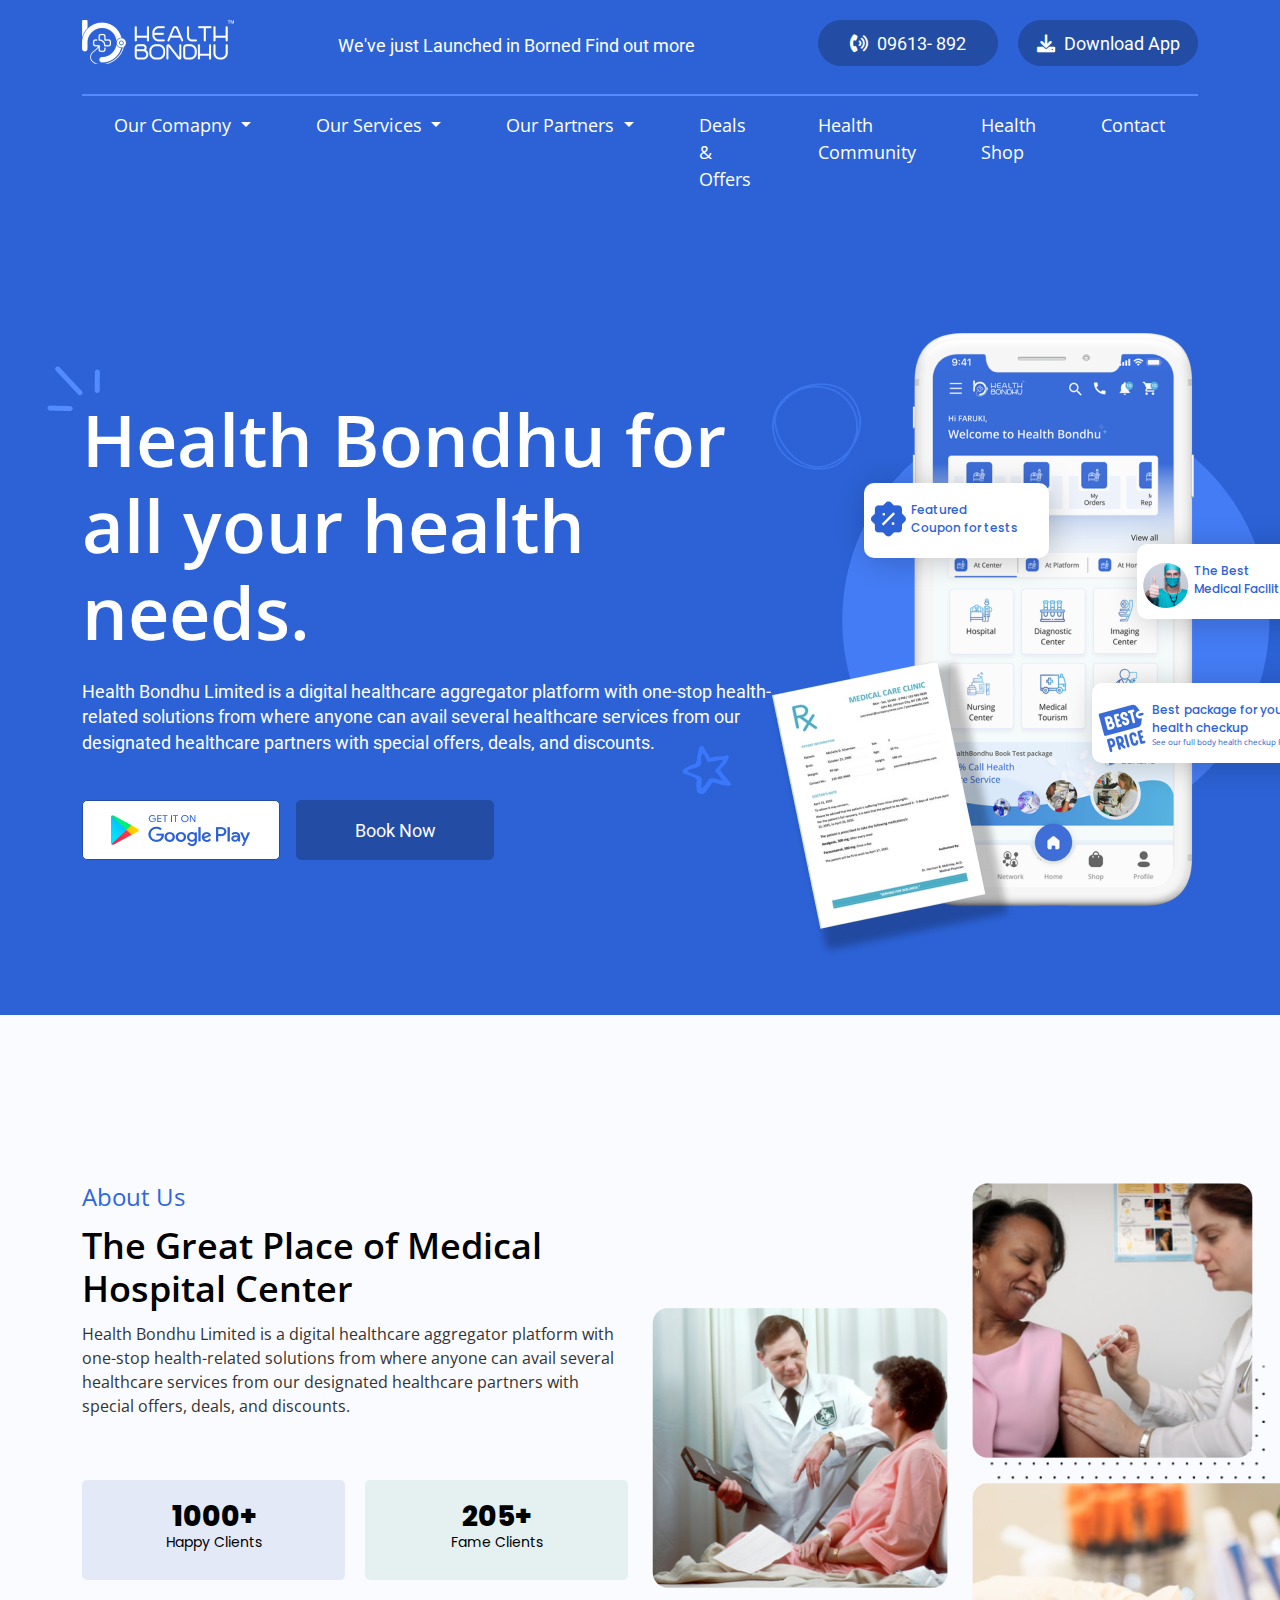
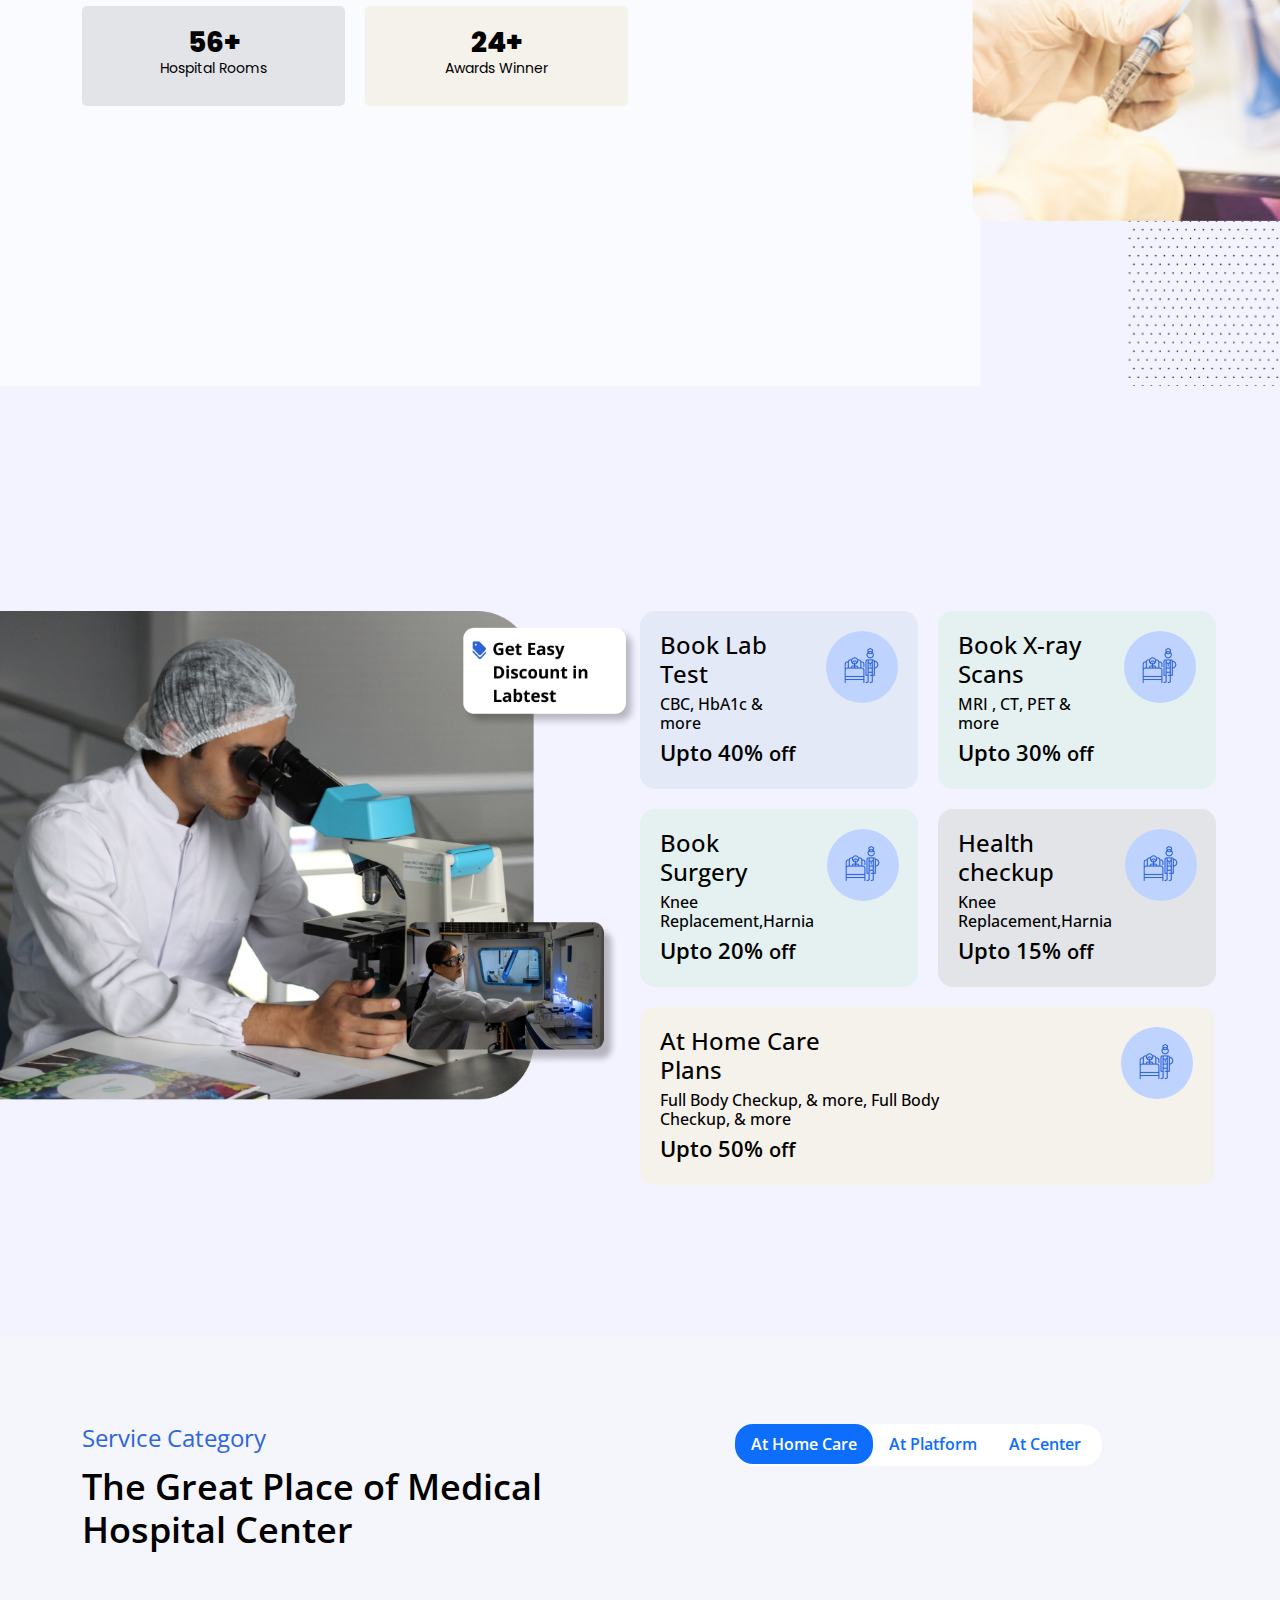
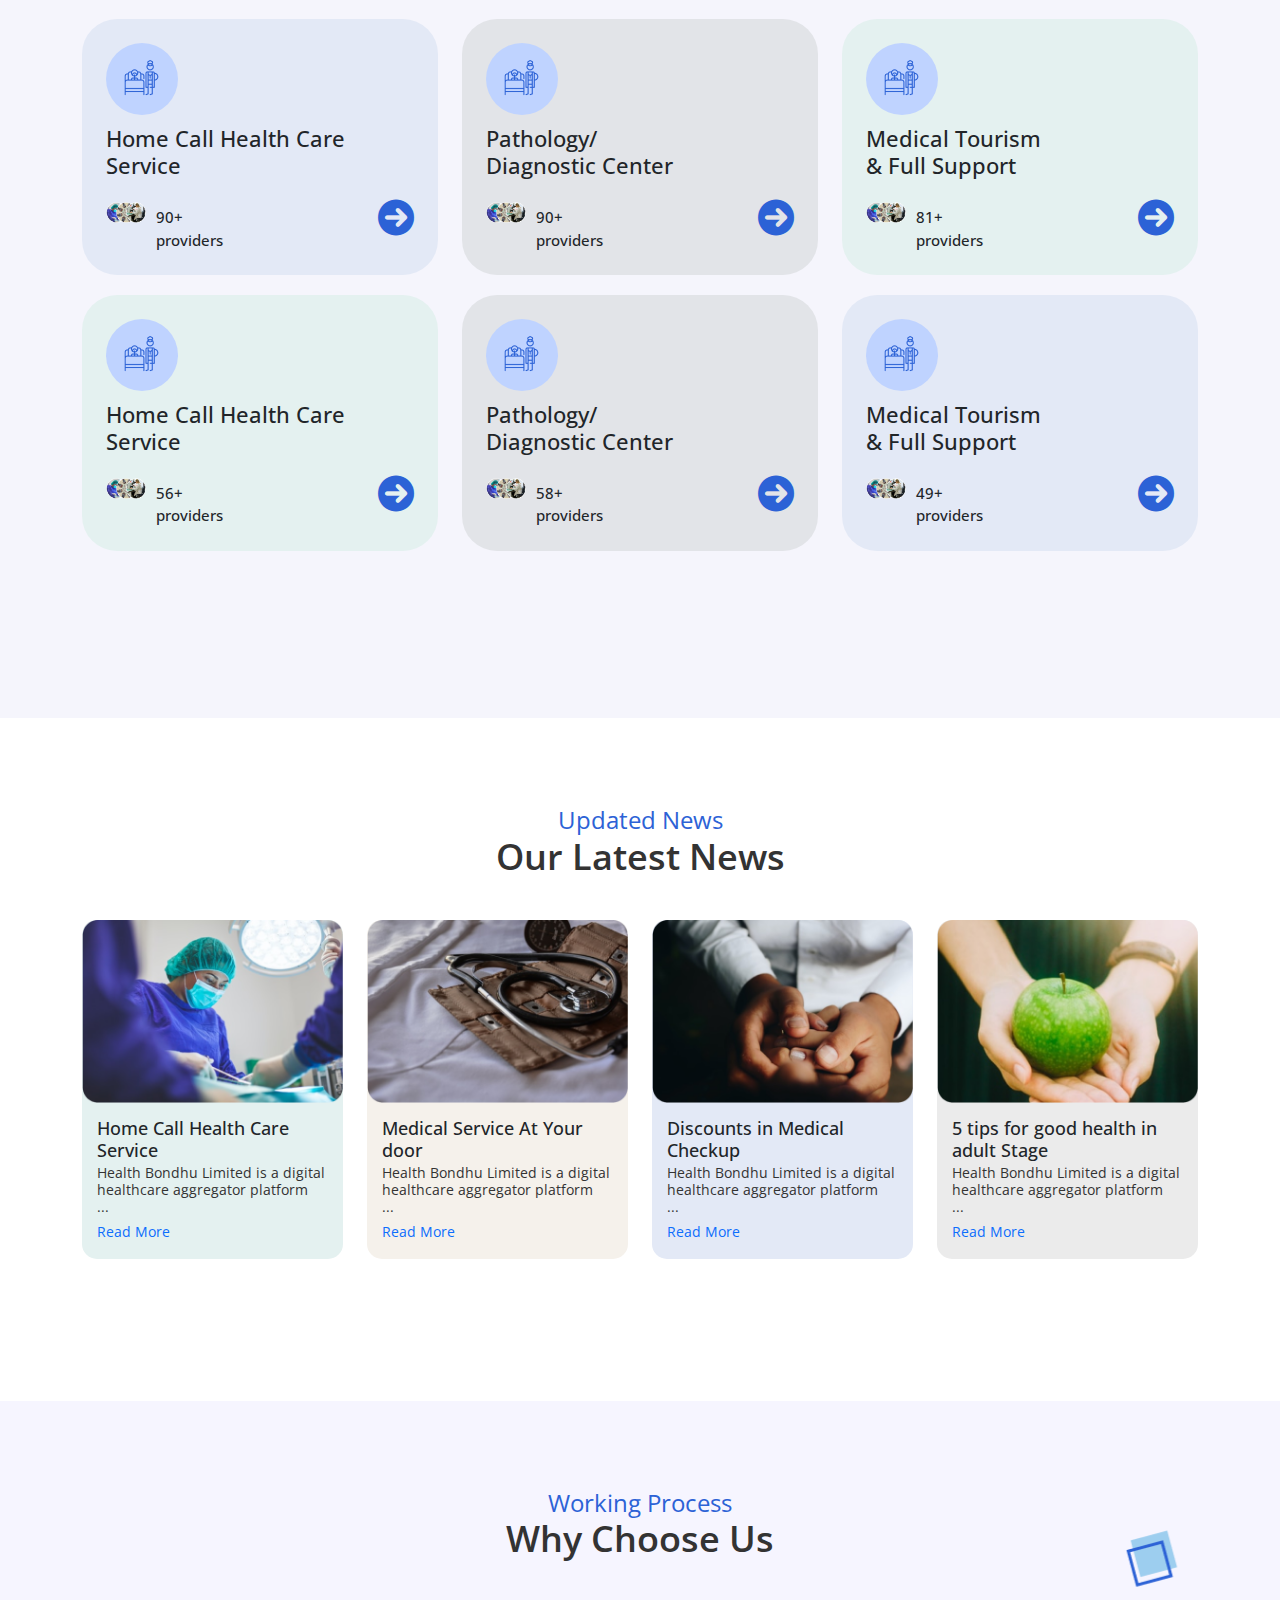
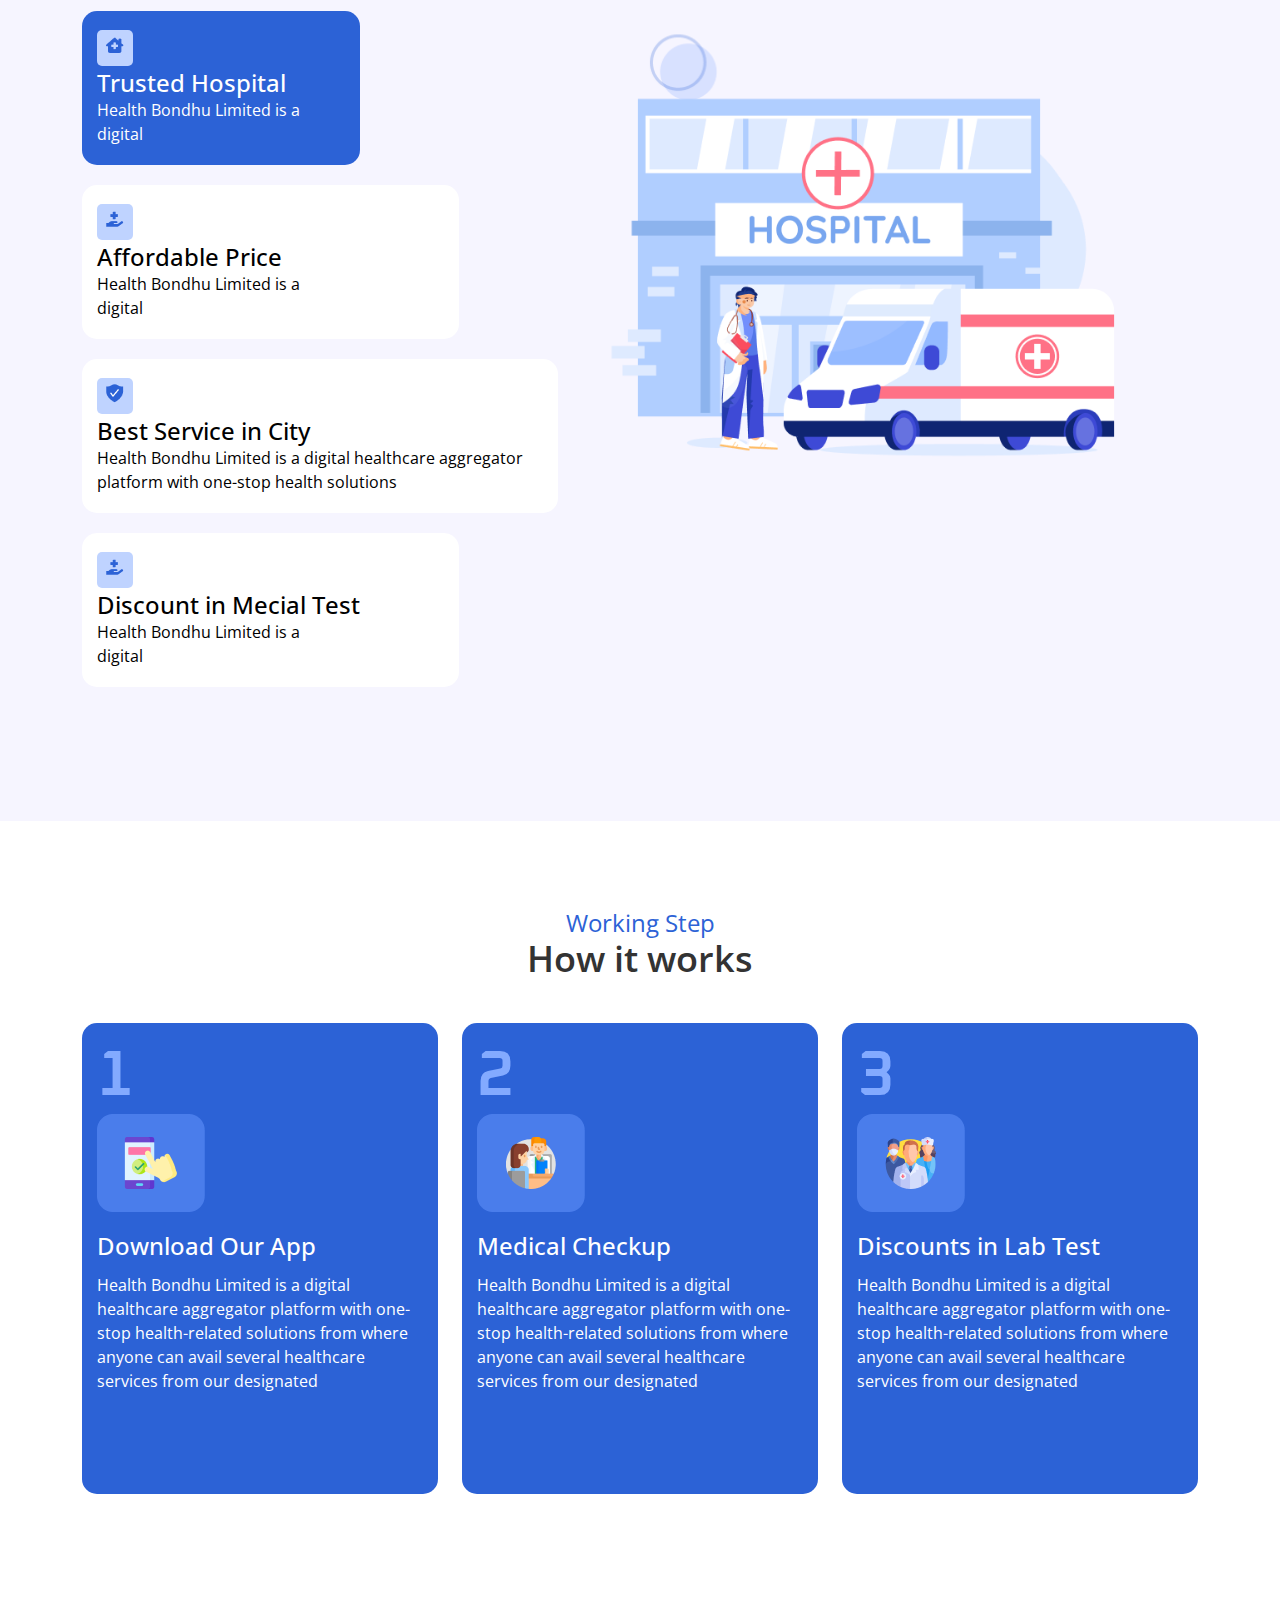
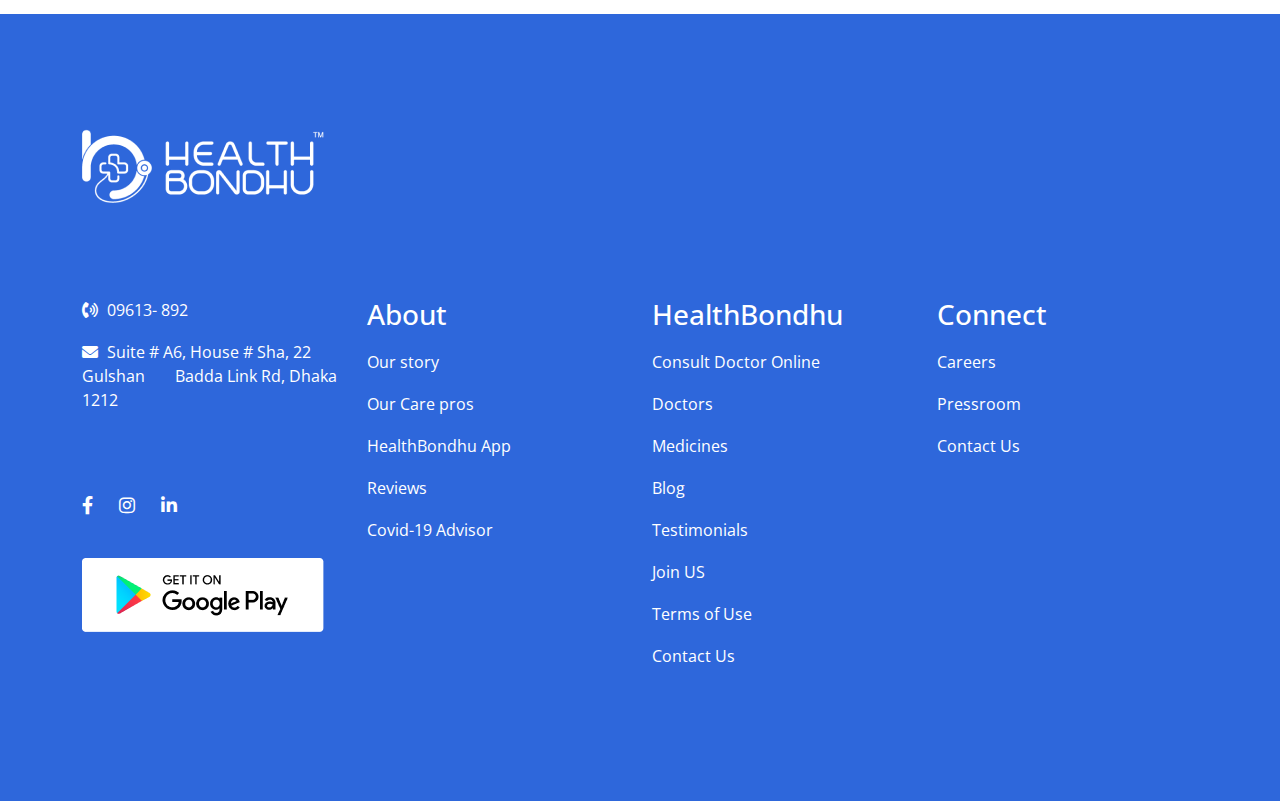
==== commit cd2c51a0: "message page" ====
--- a/index.html
+++ b/index.html
@@ -2,8 +2,9 @@
 <html lang="en">
 
 <head>
+    <meta charset="UTF-8">
+    <meta http-equiv="X-UA-Compatible" content="IE=edge">
     <meta name="viewport" content="width=device-width, initial-scale=1.0">
-    <meta charset="UTF-8">
     <title>Health Bondhu</title>
     <!-- bootstrap 5 -->
     <link rel="stylesheet" href="vendors/bootstrap/bootstrap.min.css">
@@ -19,7 +20,7 @@
 
 <body>
     <!-- navbar part start -->
-    <section id="navbar">
+    <section id="head">
         <div class="container">
             <div class="navbar__main">
                 <div class="logo">
@@ -37,7 +38,11 @@
                     </div>
                 </div>
             </div>
-
+        </div>
+    </section>
+
+    <section id="navbar">
+        <div class="container">
             <div class="menu__bar">
                 <nav class="navbar navbar-expand-lg">
                     <div class="menu">
@@ -48,52 +53,52 @@
                         </button>
                         <div class="collapse navbar-collapse" id="navbarNavDropdown">
                             <ul class="navbar-nav">
-                                <li class="nav-item">
-                                    <a class="nav-link active" aria-current="page" href="#">Home</a>
-                                </li>
-                                <li class="nav-item">
-                                    <a class="nav-link" href="#">Coupon</a>
+                                <li class="nav-item dropdown">
+                                    <a class="nav-link dropdown-toggle" href="#" id="navbarDropdownMenuLink"
+                                        role="button" data-bs-toggle="dropdown" aria-expanded="false">
+                                        Our Comapny
+                                    </a>
+                                    <ul class="dropdown-menu" aria-labelledby="navbarDropdownMenuLink">
+                                        <li><a class="dropdown-item" href="about.html">About Us</a></li>
+                                        <li><a class="dropdown-item" href="#">Messages</a></li>
+                                        <li><a class="dropdown-item" href="#">Collaborations</a></li>
+                                        <li><a class="dropdown-item" href="#">Press Room</a></li>
+                                        <li><a class="dropdown-item" href="#">Company Brochure</a></li>
+                                        <li><a class="dropdown-item" href="#">Career</a></li>
+                                    </ul>
                                 </li>
                                 <li class="nav-item dropdown">
                                     <a class="nav-link dropdown-toggle" href="#" id="navbarDropdownMenuLink"
                                         role="button" data-bs-toggle="dropdown" aria-expanded="false">
-                                        Featured Service
+                                        Our Services
                                     </a>
                                     <ul class="dropdown-menu" aria-labelledby="navbarDropdownMenuLink">
-                                        <li><a class="dropdown-item" href="#">Action</a></li>
-                                        <li><a class="dropdown-item" href="#">Another action</a></li>
-                                        <li><a class="dropdown-item" href="#">Something else here</a></li>
+                                        <li><a class="dropdown-item" href="#">At Home</a> </li>
+                                        <li><a class="dropdown-item" href="#">At Platform</a></li>
+                                        <li><a class="dropdown-item" href="#">At Centers</a></li>
                                     </ul>
-                                </li>
-
-                                <li class="nav-item">
-                                    <a class="nav-link" href="#">Consultations</a>
                                 </li>
                                 <li class="nav-item dropdown">
                                     <a class="nav-link dropdown-toggle" href="#" id="navbarDropdownMenuLink"
                                         role="button" data-bs-toggle="dropdown" aria-expanded="false">
-                                        Packages
+                                        Our Partners
                                     </a>
                                     <ul class="dropdown-menu" aria-labelledby="navbarDropdownMenuLink">
-                                        <li><a class="dropdown-item" href="#">Action</a></li>
-                                        <li><a class="dropdown-item" href="#">Another action</a></li>
-                                        <li><a class="dropdown-item" href="#">Something else here</a></li>
+                                        <li><a class="dropdown-item" href="#">Partners Network</a></li>
+                                        <li><a class="dropdown-item" href="#">Partnership Category</a></li>
+                                        <li><a class="dropdown-item" href="#">Why partner with us?</a></li>
+                                        <li><a class="dropdown-item" href="#">Become a Partner</a></li>
                                     </ul>
                                 </li>
 
-                                <li class="nav-item dropdown">
-                                    <a class="nav-link dropdown-toggle" href="#" id="navbarDropdownMenuLink"
-                                        role="button" data-bs-toggle="dropdown" aria-expanded="false">
-                                        Best Deals
-                                    </a>
-                                    <ul class="dropdown-menu" aria-labelledby="navbarDropdownMenuLink">
-                                        <li><a class="dropdown-item" href="#">Action</a></li>
-                                        <li><a class="dropdown-item" href="#">Another action</a></li>
-                                        <li><a class="dropdown-item" href="#">Something else here</a></li>
-                                    </ul>
+                                <li class="nav-item">
+                                    <a class="nav-link" href="#"> Deals & Offers</a>
                                 </li>
                                 <li class="nav-item">
-                                    <a class="nav-link" href="#">Self checkups</a>
+                                    <a class="nav-link" href="#">Health Community </a>
+                                </li>
+                                <li class="nav-item">
+                                    <a class="nav-link" href="#">Health Shop</a>
                                 </li>
                                 <li class="nav-item">
                                     <a class="nav-link" href="#">Contact</a>
@@ -632,7 +637,7 @@
         <div class="container">
             <div class="update__main">
                 <div class="row">
-                    <div class="col-lg-3">
+                    <div class="col-lg-3 col-6">
                         <div class="update-card--one">
                             <img src="images/update1.png" alt="update" class="img-fluid w-100">
                             <div class="update-text">
@@ -643,7 +648,7 @@
                             </div>
                         </div>
                     </div>
-                    <div class="col-lg-3">
+                    <div class="col-lg-3 col-6">
                         <div class="update-card--two">
                             <img src="images/update2.png" alt="update" class="img-fluid w-100">
                             <div class="update-text">
@@ -654,7 +659,7 @@
                             </div>
                         </div>
                     </div>
-                    <div class="col-lg-3">
+                    <div class="col-lg-3 col-6">
                         <div class="update-card--three">
                             <img src="images/update3.png" alt="update" class="img-fluid w-100">
                             <div class="update-text">
@@ -665,7 +670,7 @@
                             </div>
                         </div>
                     </div>
-                    <div class="col-lg-3">
+                    <div class="col-lg-3 col-6">
                         <div class="update-card--four">
                             <img src="images/update4.png" alt="update" class="img-fluid w-100">
                             <div class="update-text">
--- a/scss/style.css
+++ b/scss/style.css
@@ -1,4 +1,4 @@
-@import url("https://fonts.googleapis.com/css2?family=Open+Sans:wght@400;500;600;700&family=Oxanium:wght@600&family=Poppins:wght@400;500;800&family=Roboto:wght@400;500;900&display=swap");
+@import url("https://fonts.googleapis.com/css2?family=Open+Sans:wght@400;500;600;700&family=Oswald:wght@700&family=Oxanium:wght@600&family=Poppins:wght@400;500;800&family=Roboto:wght@400;500;900&display=swap");
 * {
   margin: 0;
   padding: 0;
@@ -1362,20 +1362,12 @@
   font-size: 28px;
 }
 
-#navbar {
+#head {
   background-color: #2C62D6;
-  padding: 20px 0;
-  position: fixed;
-  z-index: 99;
-  top: 0px;
-  width: 100%;
-}
-
-#navbar.nav__back {
-  background-color: #0e45bb;
-}
-
-#navbar .navbar__main {
+  padding: 20px 0 0 0;
+}
+
+#head .navbar__main {
   display: -webkit-box;
   display: -ms-flexbox;
   display: flex;
@@ -1385,11 +1377,11 @@
   border-bottom: #548BFF 2px solid;
 }
 
-#navbar .navbar__main .nav__text {
+#head .navbar__main .nav__text {
   margin-bottom: 35px;
 }
 
-#navbar .navbar__main .nav__text p {
+#head .navbar__main .nav__text p {
   font-family: 'Roboto';
   font-size: 18px;
   font-weight: 400;
@@ -1397,8 +1389,25 @@
   color: #fff;
 }
 
+#navbar {
+  position: fixed;
+  z-index: 99;
+  top: 96px;
+  width: 100%;
+  background-color: #2C62D6;
+  padding: 0;
+}
+
+#navbar.nav__back {
+  background-color: #0e45bb;
+}
+
+#navbar#navbar.nav__back {
+  top: 0;
+}
+
 #navbar .menu__bar {
-  margin-top: 26px;
+  margin-top: 0px;
 }
 
 #navbar .menu__bar .menu ul li {
@@ -1588,4 +1597,318 @@
 #process .process__content {
   margin-top: 50px;
 }
+
+#about__page--banner {
+  padding: 195px 0px 310px;
+  margin-top: 310px;
+  position: relative;
+  z-index: 1;
+}
+
+#about__page--banner .overlay {
+  position: absolute;
+  top: 0;
+  left: 0;
+  width: 100%;
+  height: 100%;
+  background-color: rgba(44, 98, 214, 0.25);
+  z-index: -1;
+}
+
+#about__page--banner .banner-text {
+  text-align: center;
+}
+
+#about__page--banner .banner-text h2 {
+  font-family: 'Oswald', sans-serif;
+  font-size: 72px;
+  font-weight: 700;
+}
+
+#about__page--banner .banner-text h5 {
+  font-family: 'Roboto', sans-serif;
+  font-size: 24px;
+  font-weight: 400;
+}
+
+#about__page--banner .ab__shape {
+  position: absolute;
+}
+
+#about__page--banner .one {
+  top: 170px;
+  left: 600px;
+}
+
+#about__page--banner .two {
+  top: 290px;
+  left: 890px;
+}
+
+#about__page--banner .three {
+  top: 390px;
+  left: 300px;
+}
+
+#about__health {
+  padding: 139px 0;
+}
+
+#about__health .about__health--text h4 {
+  font-family: 'Open Sans', sans-serif;
+  font-size: 36px;
+  font-weight: 600;
+  color: #000000;
+}
+
+#about__health .about__health--text h3 {
+  font-family: 'Open Sans', sans-serif;
+  font-size: 36px;
+  font-weight: 600;
+  color: #2C62D6;
+  margin-bottom: 12px;
+}
+
+#about__health .about__health--text p {
+  font-family: 'Open Sans', sans-serif;
+  font-size: 18px;
+  font-weight: 400;
+  color: #000000;
+  line-height: 200%;
+}
+
+#mission {
+  background-color: #F6F5FF;
+  padding: 225px 0;
+  position: relative;
+}
+
+#mission .mission__shape {
+  position: absolute;
+  top: 260px;
+  right: 655px;
+}
+
+#mission .mission--text {
+  padding: 70px;
+}
+
+#mission .mission--text h4 {
+  font-family: 'Open Sans', sans-serif;
+  font-size: 36px;
+  font-weight: 600;
+  color: #000000;
+}
+
+#mission .mission--text h3 {
+  font-family: 'Open Sans', sans-serif;
+  font-size: 36px;
+  font-weight: 600;
+  color: #2C62D6;
+  margin-bottom: 12px;
+}
+
+#mission .mission--text p {
+  font-family: 'Open Sans', sans-serif;
+  font-size: 18px;
+  font-weight: 400;
+  color: #000000;
+  line-height: 200%;
+}
+
+#vission {
+  padding: 139px 0;
+}
+
+#vission .vission--text {
+  margin-top: 70px;
+}
+
+#vission .vission--text h4 {
+  font-family: 'Open Sans', sans-serif;
+  font-size: 36px;
+  font-weight: 600;
+  color: #000000;
+}
+
+#vission .vission--text h3 {
+  font-family: 'Open Sans', sans-serif;
+  font-size: 36px;
+  font-weight: 600;
+  color: #2C62D6;
+  margin-bottom: 12px;
+}
+
+#vission .vission--text p {
+  font-family: 'Open Sans', sans-serif;
+  font-size: 18px;
+  font-weight: 400;
+  color: #000000;
+  line-height: 200%;
+}
+
+#messages__page--banner {
+  padding: 195px 0px 310px;
+  margin-top: 310px;
+  position: relative;
+  z-index: 1;
+}
+
+#messages__page--banner .overlay {
+  position: absolute;
+  top: 0;
+  left: 0;
+  width: 100%;
+  height: 100%;
+  background-color: rgba(44, 98, 214, 0.25);
+  z-index: -1;
+}
+
+#messages__page--banner .banner-text {
+  text-align: center;
+}
+
+#messages__page--banner .banner-text h2 {
+  font-family: 'Oswald', sans-serif;
+  font-size: 72px;
+  font-weight: 700;
+}
+
+#messages__page--banner .banner-text h5 {
+  font-family: 'Roboto', sans-serif;
+  font-size: 24px;
+  font-weight: 400;
+}
+
+#messages__page--banner .ab__shape {
+  position: absolute;
+}
+
+#messages__page--banner .one {
+  top: 170px;
+  left: 585px;
+}
+
+#messages__page--banner .two {
+  top: 290px;
+  left: 890px;
+}
+
+#messages__page--banner .three {
+  top: 390px;
+  left: 300px;
+}
+
+#massages__managing {
+  padding: 161px 0;
+}
+
+#massages__managing .massages__managing--img {
+  margin-top: 120px;
+}
+
+#massages__managing .massages__managing--text h4 {
+  font-family: 'Open Sans', sans-serif;
+  font-size: 24px;
+  font-weight: 600;
+  color: #000000;
+  margin-bottom: 16px;
+}
+
+#massages__managing .massages__managing--text h3 {
+  font-family: 'Open Sans', sans-serif;
+  font-size: 36px;
+  font-weight: 600;
+  color: #2C62D6;
+  margin-bottom: 48px;
+}
+
+#massages__managing .massages__managing--text p {
+  font-family: 'Open Sans', sans-serif;
+  font-size: 16px;
+  font-weight: 400;
+  color: #000000;
+  line-height: 200%;
+  padding-right: 60px;
+}
+
+#massages__managing .last__text {
+  margin-top: 28px;
+}
+
+#massages__managing .last__text h4 {
+  font-family: 'Open Sans', sans-serif;
+  font-size: 18px;
+  font-weight: 600;
+  margin-bottom: 6px;
+}
+
+#massages__managing .last__text h5 {
+  font-family: 'Open Sans', sans-serif;
+  font-size: 18px;
+  font-weight: 400;
+  margin-bottom: 6px;
+}
+
+#massages__managing .last__text h6 {
+  font-family: 'Open Sans', sans-serif;
+  font-size: 18px;
+  font-weight: 400;
+}
+
+#massages__chief {
+  padding: 161px 0;
+}
+
+#massages__chief .massages__chief--img {
+  margin-top: 120px;
+}
+
+#massages__chief .massages__chief--text h4 {
+  font-family: 'Open Sans', sans-serif;
+  font-size: 24px;
+  font-weight: 600;
+  color: #000000;
+  margin-bottom: 16px;
+}
+
+#massages__chief .massages__chief--text h3 {
+  font-family: 'Open Sans', sans-serif;
+  font-size: 36px;
+  font-weight: 600;
+  color: #2C62D6;
+  margin-bottom: 48px;
+}
+
+#massages__chief .massages__chief--text p {
+  font-family: 'Open Sans', sans-serif;
+  font-size: 16px;
+  font-weight: 400;
+  color: #000000;
+  line-height: 200%;
+}
+
+#massages__chief .last__text {
+  margin-top: 28px;
+}
+
+#massages__chief .last__text h4 {
+  font-family: 'Open Sans', sans-serif;
+  font-size: 18px;
+  font-weight: 600;
+  margin-bottom: 6px;
+}
+
+#massages__chief .last__text h5 {
+  font-family: 'Open Sans', sans-serif;
+  font-size: 18px;
+  font-weight: 400;
+  margin-bottom: 6px;
+}
+
+#massages__chief .last__text h6 {
+  font-family: 'Open Sans', sans-serif;
+  font-size: 18px;
+  font-weight: 400;
+}
 /*# sourceMappingURL=style.css.map */--- a/css/responsive.css
+++ b/css/responsive.css
@@ -1,49 +1,54 @@
 @media(min-width: 1400px) {}
 
-@media(min-width: 1200px) and (max-width:1399.98px) {
-
-    /* navbar part */
-    #navbar .menu__bar .menu ul li {
-        margin-left: 0;
-        margin-right: 20px;
-    }
-
-
-    #banner .banner__main .mobile {
-        text-align: left;
-    }
-
-
-
-    /* banner part start */
-    #banner .banner__main .banner__text h2 {
-        font-size: 65px;
+@media(min-width: 1200px) and (max-width:1399.98px) {}
+
+@media(min-width:992px) and (max-width:1199.98px) {}
+
+@media(min-width:768px) and (max-width:991.98px) {}
+
+@media(min-width:576px) and (max-width:767.98px) {}
+
+
+
+
+@media(max-width:575.98px) {
+    body {
+        width: fit-content;
     }
 
     /* navbar part  */
+    #navbar .navbar__main {
+        margin-bottom: 10px;
+
+    }
+
+    #navbar .navber-main .logo {
+        margin-bottom: 10px;
+    }
+
     .nav__button {
+        display: block;
         margin-bottom: 10px;
     }
 
     .nav__button .nav__button--one {
-        width: 190px;
-        height: 45px;
+        width: 128px;
+        height: 30px;
         margin-bottom: 5px;
-        line-height: 40px;
+        line-height: 22px;
     }
 
     .nav__button .nav__button--one a {
-        font-size: 16px;
+        font-size: 12px;
     }
 
     #navbar .navbar__main .nav__text p {
-        font-size: 15px;
-        margin-top: 0;
-        margin-left: 10px;
+        display: none;
     }
 
     .menu__bar .navbar-toggler {
         color: white;
+        left: 0;
     }
 
     .menu__bar .navbar-toggler:focus {
@@ -71,12 +76,12 @@
     }
 
     #banner .banner__main .banner__text h2 {
-        font-size: 50px;
-        margin-bottom: 20px;
+        font-size: 22px;
+        margin-bottom: 2px;
     }
 
     #banner .banner__main .banner__text p {
-        font-size: 13px;
+        font-size: 9px;
         line-height: 136%;
         margin-bottom: 15px;
     }
@@ -88,13 +93,13 @@
 
     #banner .banner__main .banner__text .img__two {
 
-        left: 495px;
+        left: 205px;
         top: -53px;
     }
 
     #banner .banner__main .banner__text .img__three {
-        left: 385px;
-        top: 215px;
+        left: 175px;
+        top: 145px;
     }
 
     .banner__button .banner__button--one {
@@ -121,474 +126,6 @@
         display: none;
     }
 
-}
-
-@media(min-width:992px) and (max-width:1199.98px) {
-
-    /* navbar part */
-    #navbar .menu__bar .menu ul li {
-        margin-left: 0;
-        margin-right: 20px;
-    }
-
-
-    #banner .banner__main .mobile {
-        text-align: left;
-    }
-
-
-
-    /* banner part start */
-    #banner .banner__main .banner__text h2 {
-        font-size: 65px;
-    }
-
-    /* navbar part  */
-    .nav__button {
-        margin-bottom: 10px;
-    }
-
-    .nav__button .nav__button--one {
-        width: 190px;
-        height: 45px;
-        margin-bottom: 5px;
-        line-height: 40px;
-    }
-
-    .nav__button .nav__button--one a {
-        font-size: 16px;
-    }
-
-    #navbar .navbar__main .nav__text p {
-        font-size: 15px;
-        margin-top: 0;
-        margin-left: 10px;
-    }
-
-    .menu__bar .navbar-toggler {
-        color: white;
-    }
-
-    .menu__bar .navbar-toggler:focus {
-        box-shadow: 0 0 0 0;
-    }
-
-    .menu__bar #navbarNavDropdown {
-        background-color: none;
-
-
-    }
-
-    #navbar .menu__bar {
-        margin-top: 0px;
-    }
-
-    .menu__bar .navbar {
-        padding-top: 0;
-        padding-bottom: 0;
-    }
-
-    /* banner part start */
-    #banner .banner__main .banner__text {
-        margin-top: 14px;
-    }
-
-    #banner .banner__main .banner__text h2 {
-        font-size: 50px;
-        margin-bottom: 20px;
-    }
-
-    #banner .banner__main .banner__text p {
-        font-size: 13px;
-        line-height: 136%;
-        margin-bottom: 15px;
-    }
-
-    #banner .banner__main .banner__text .img__one {
-        left: -25px;
-        top: -22px;
-    }
-
-    #banner .banner__main .banner__text .img__two {
-
-        left: 495px;
-        top: -53px;
-    }
-
-    #banner .banner__main .banner__text .img__three {
-        left: 385px;
-        top: 215px;
-    }
-
-    .banner__button .banner__button--one {
-        width: 190px;
-        height: 50px;
-        margin-right: 10px;
-        line-height: 50px;
-    }
-
-    .banner__button .banner__button--one img {
-        width: 70%;
-    }
-
-    .banner__button .banner__button--two {
-        width: 190px;
-        height: 50px;
-    }
-
-    .banner__button .banner__button--two {
-        line-height: 50px;
-    }
-
-    #banner .banner__main .mobile {
-        display: none;
-    }
-
-
-
-
-
-
-}
-
-
-
-
-@media(min-width:768px) and (max-width:991.98px) {
-
-    /* navbar part  */
-    .nav__button {
-        display: block;
-        margin-bottom: 10px;
-    }
-
-    .nav__button .nav__button--one {
-        width: 128px;
-        height: 30px;
-        margin-bottom: 5px;
-        line-height: 22px;
-    }
-
-    .nav__button .nav__button--one a {
-        font-size: 12px;
-    }
-
-    #navbar .navbar__main .nav__text p {
-        font-size: 15px;
-        margin-top: 0;
-        margin-left: 10px;
-    }
-
-    .menu__bar .navbar-toggler {
-        color: white;
-    }
-
-    .menu__bar .navbar-toggler:focus {
-        box-shadow: 0 0 0 0;
-    }
-
-    .menu__bar #navbarNavDropdown {
-        background-color: none;
-
-
-    }
-
-    #navbar .menu__bar {
-        margin-top: 0px;
-    }
-
-    .menu__bar .navbar {
-        padding-top: 0;
-        padding-bottom: 0;
-    }
-
-    /* banner part start */
-    #banner .banner__main .banner__text {
-        margin-top: 14px;
-    }
-
-    #banner .banner__main .banner__text h2 {
-        font-size: 50px;
-        margin-bottom: 20px;
-    }
-
-    #banner .banner__main .banner__text p {
-        font-size: 13px;
-        line-height: 136%;
-        margin-bottom: 15px;
-    }
-
-    #banner .banner__main .banner__text .img__one {
-        left: -25px;
-        top: -22px;
-    }
-
-    #banner .banner__main .banner__text .img__two {
-
-        left: 495px;
-        top: -53px;
-    }
-
-    #banner .banner__main .banner__text .img__three {
-        left: 385px;
-        top: 215px;
-    }
-
-    .banner__button .banner__button--one {
-        width: 190px;
-        height: 50px;
-        margin-right: 10px;
-        line-height: 50px;
-    }
-
-    .banner__button .banner__button--one img {
-        width: 70%;
-    }
-
-    .banner__button .banner__button--two {
-        width: 190px;
-        height: 50px;
-    }
-
-    .banner__button .banner__button--two {
-        line-height: 50px;
-    }
-
-    #banner .banner__main .mobile {
-        text-align: center;
-    }
-
-    .card__one {
-        left: -25px;
-    }
-
-    .card__two {
-        left: 260px;
-    }
-
-    .card__three {
-        left: 220px;
-    }
-
-    .card__four {
-        left: -14px;
-    }
-
-}
-
-
-
-
-@media(min-width:576px) and (max-width:767.98px) {
-
-    /* navbar part  */
-    .nav__button {
-        display: block;
-        margin-bottom: 10px;
-    }
-
-    .nav__button .nav__button--one {
-        width: 128px;
-        height: 30px;
-        margin-bottom: 5px;
-        line-height: 22px;
-    }
-
-    .nav__button .nav__button--one a {
-        font-size: 12px;
-    }
-
-    #navbar .navbar__main .nav__text p {
-        font-size: 14px;
-        margin-top: 0;
-        margin-left: 10px;
-    }
-
-    .menu__bar .navbar-toggler {
-        color: white;
-    }
-
-    .menu__bar .navbar-toggler:focus {
-        box-shadow: 0 0 0 0;
-    }
-
-    .menu__bar #navbarNavDropdown {
-        background-color: none;
-
-
-    }
-
-    #navbar .menu__bar {
-        margin-top: 0px;
-    }
-
-    .menu__bar .navbar {
-        padding-top: 0;
-        padding-bottom: 0;
-    }
-
-    /* banner part start */
-    #banner .banner__main .banner__text {
-        margin-top: 14px;
-    }
-
-    #banner .banner__main .banner__text h2 {
-        font-size: 42px;
-        margin-bottom: 12px;
-    }
-
-    #banner .banner__main .banner__text p {
-        font-size: 12px;
-        line-height: 136%;
-        margin-bottom: 15px;
-    }
-
-    #banner .banner__main .banner__text .img__one {
-        left: -25px;
-        top: -22px;
-    }
-
-    #banner .banner__main .banner__text .img__two {
-
-        left: 348px;
-        top: -53px;
-    }
-
-    #banner .banner__main .banner__text .img__three {
-        left: 385px;
-        top: 215px;
-    }
-
-    .banner__button .banner__button--one {
-        width: 190px;
-        height: 50px;
-        margin-right: 10px;
-        line-height: 50px;
-    }
-
-    .banner__button .banner__button--one img {
-        width: 70%;
-    }
-
-    .banner__button .banner__button--two {
-        width: 190px;
-        height: 50px;
-    }
-
-    .banner__button .banner__button--two {
-        line-height: 50px;
-    }
-
-    #banner .banner__main .mobile {
-        display: none;
-    }
-}
-
-
-
-
-@media(max-width:575.98px) {
-
-    /* navbar part  */
-    .nav__button {
-        display: block;
-        margin-bottom: 10px;
-    }
-
-    .nav__button .nav__button--one {
-        width: 128px;
-        height: 30px;
-        margin-bottom: 5px;
-        line-height: 22px;
-    }
-
-    .nav__button .nav__button--one a {
-        font-size: 12px;
-    }
-
-    #navbar .navbar__main .nav__text p {
-        display: none;
-    }
-
-    .menu__bar .navbar-toggler {
-        color: white;
-    }
-
-    .menu__bar .navbar-toggler:focus {
-        box-shadow: 0 0 0 0;
-    }
-
-    .menu__bar #navbarNavDropdown {
-        background-color: none;
-
-
-    }
-
-    #navbar .menu__bar {
-        margin-top: 0px;
-    }
-
-    .menu__bar .navbar {
-        padding-top: 0;
-        padding-bottom: 0;
-    }
-
-    /* banner part start */
-    #banner .banner__main .banner__text {
-        margin-top: 14px;
-    }
-
-    #banner .banner__main .banner__text h2 {
-        font-size: 22px;
-        margin-bottom: 2px;
-    }
-
-    #banner .banner__main .banner__text p {
-        font-size: 9px;
-        line-height: 136%;
-        margin-bottom: 15px;
-    }
-
-    #banner .banner__main .banner__text .img__one {
-        left: -25px;
-        top: -22px;
-    }
-
-    #banner .banner__main .banner__text .img__two {
-
-        left: 205px;
-        top: -53px;
-    }
-
-    #banner .banner__main .banner__text .img__three {
-        left: 175px;
-        top: 145px;
-    }
-
-    .banner__button .banner__button--one {
-        width: 190px;
-        height: 50px;
-        margin-right: 10px;
-        line-height: 50px;
-    }
-
-    .banner__button .banner__button--one img {
-        width: 70%;
-    }
-
-    .banner__button .banner__button--two {
-        width: 190px;
-        height: 50px;
-    }
-
-    .banner__button .banner__button--two {
-        line-height: 50px;
-    }
-
-    #banner .banner__main .mobile {
-        display: none;
-    }
-
     /* about part start */
     .about__img--part {
         display: none;
@@ -698,143 +235,202 @@
     #offer {
         padding: 50px 5px 50px 5px;
     }
-    .offer__book--main--one{
-        margin-bottom: 10px;
-    }
+
+    .offer__book--main--one {
+        margin-bottom: 10px;
+    }
+
     .offer__book--main--one .offer__book--one .offer__book--one--item h4 {
-        font-size: 15px;
-        margin-bottom: 3px;
-    }
+        font-size: 22px;
+    }
+
     .offer__book--main--one .offer__book--one .offer__book--one--item h6 {
-        font-size: 10px;
-        margin-bottom: 3px;
-    }
+        font-size: 14px;
+    }
+
     .offer__book--main--one .offer__book--one .offer__book--one--item h3 {
-        font-size: 16px;
-    }
+        font-size: 18px;
+    }
+
     .offer__book--main--one .offer__book--one .offer__book--one--item h3 span {
         font-size: 14px;
     }
 
-    .offer__book--main--one .offer__book--one {
-        width: 150px;
-        height: 140px;
-        padding: 10px;
-        margin-right: 10px;
-    }
-    .offer__book--main--one .offer__book--one .offer__book--two--item .circle {
-        width: 50px;
-        height: 50px;
-        padding: 2px;
-    }
     .offer__book--main--one .offer__book--one .offer__book--two--item {
         margin-left: 0px;
     }
 
+    .offer__book--main--one .offer__book--one {
+        width: 255px;
+        height: 160px;
+        margin-right: 10px;
+    }
+
+    .offer__book--main--one .offer__book--one .offer__book--two--item .circle {
+        margin-left: 20px;
+    }
+
+    .offer__book--main--one {
+        margin-bottom: 10px;
+    }
+
     .offer__book--main--one .offer__book--two .offer__book--one--item h4 {
-        font-size: 15px;
-        margin-bottom: 3px;
-    }
+        font-size: 22px;
+    }
+
     .offer__book--main--one .offer__book--two .offer__book--one--item h6 {
-        font-size: 10px;
-        margin-bottom: 3px;
-    }
+        font-size: 14px;
+    }
+
     .offer__book--main--one .offer__book--two .offer__book--one--item h3 {
-        font-size: 16px;
-    }
+        font-size: 18px;
+    }
+
     .offer__book--main--one .offer__book--two .offer__book--one--item h3 span {
         font-size: 14px;
     }
 
-    .offer__book--main--one .offer__book--two {
-        width: 150px;
-        height: 140px;
-        padding: 10px;
-        margin-right: 10px;
-    }
-    .offer__book--main--one .offer__book--two .offer__book--two--item .circle {
-        width: 50px;
-        height: 50px;
-        padding: 2px;
-    }
     .offer__book--main--one .offer__book--two .offer__book--two--item {
         margin-left: 0px;
     }
 
+    .offer__book--main--one .offer__book--two {
+        width: 255px;
+        height: 160px;
+        margin-right: 10px;
+    }
+
+    .offer__book--main--one .offer__book--two .offer__book--two--item .circle {
+        margin-left: 20px;
+    }
+
+    .offer__book--main--two {
+        margin-bottom: 10px;
+    }
+
     .offer__book--main--two .offer__book--one .offer__book--one--item h4 {
-        font-size: 15px;
-        margin-bottom: 3px;
-    }
+        font-size: 22px;
+    }
+
     .offer__book--main--two .offer__book--one .offer__book--one--item h6 {
-        font-size: 10px;
-        margin-bottom: 3px;
-    }
+        font-size: 14px;
+    }
+
     .offer__book--main--two .offer__book--one .offer__book--one--item h3 {
-        font-size: 16px;
-    }
+        font-size: 18px;
+    }
+
     .offer__book--main--two .offer__book--one .offer__book--one--item h3 span {
         font-size: 14px;
     }
 
-    .offer__book--main--two .offer__book--one {
-        width: 150px;
-        height: 140px;
-        padding: 10px;
-        margin-right: 10px;
-    }
-    .offer__book--main--two .offer__book--one .offer__book--two--item .circle {
-        width: 50px;
-        height: 50px;
-        padding: 2px;
-    }
     .offer__book--main--two .offer__book--one .offer__book--two--item {
         margin-left: 0px;
     }
 
-    
+    .offer__book--main--two .offer__book--one {
+        width: 255px;
+        height: 160px;
+        margin-right: 10px;
+    }
+
+    .offer__book--main--two .offer__book--one .offer__book--two--item .circle {
+        margin-left: 20px;
+    }
+
     .offer__book--main--two .offer__book--two .offer__book--one--item h4 {
-        font-size: 15px;
-        margin-bottom: 3px;
-    }
+        font-size: 22px;
+    }
+
     .offer__book--main--two .offer__book--two .offer__book--one--item h6 {
-        font-size: 10px;
-        margin-bottom: 3px;
-    }
+        font-size: 14px;
+    }
+
     .offer__book--main--two .offer__book--two .offer__book--one--item h3 {
-        font-size: 16px;
-    }
+        font-size: 18px;
+    }
+
     .offer__book--main--two .offer__book--two .offer__book--one--item h3 span {
         font-size: 14px;
     }
 
-    .offer__book--main--two .offer__book--two {
-        width: 150px;
-        height: 140px;
-        padding: 10px;
-        margin-right: 10px;
-    }
-    .offer__book--main--two .offer__book--two .offer__book--two--item .circle {
-        width: 50px;
-        height: 50px;
-        padding: 2px;
-    }
     .offer__book--main--two .offer__book--two .offer__book--two--item {
         margin-left: 0px;
     }
-    .offer__book--main--two {
-        margin-bottom: 10px;
-    }
-
+
+    .offer__book--main--two .offer__book--two {
+        width: 255px;
+        height: 160px;
+        margin-right: 10px;
+    }
 
     .offer__book--main--three .offer__book {
-        width: 310px;
-        height: 178px;
-        padding: 10px;
-    }
-    .offer__book--main--three .offer__book .offer__book--two--item {
-        margin-left: 44px;
-    }
-
-
-
+        width: 512px;
+        height: 160px;
+
+    }
+
+    .offer__book--main--two .offer__book--two .offer__book--two--item .circle {
+        margin-left: 20px;
+    }
+
+    .offer__book--main--three .offer__book .offer__book--one--item h4 {
+        font-size: 22px;
+    }
+
+    .offer__book--main--three .offer__book .offer__book--one--item h6 {
+        font-size: 12px;
+    }
+
+    .offer__book--main--three .offer__book .offer__book--one--item h3 {
+        font-size: 18px;
+    }
+
+    .offer__book--main--three .offer__book .offer__book--one--item h3 span {
+        font-size: 14px;
+    }
+
+    /* category part start */
+    #category {
+        padding: 40px 10px 80px 10px;
+    }
+
+    .second__head h5 {
+        font-size: 22px;
+        margin-bottom: 5px;
+    }
+
+    .second__head h3 {
+        font-size: 30px;
+        margin-bottom: 8px;
+    }
+
+    .cat__button button {
+        font-size: 12px;
+    }
+
+    .cat__button {
+        height: 34px;
+        width: 298px;
+        margin-left: 13px;
+    }
+
+    .row {
+        --bs-gutter-x: -2.5rem;
+    }
+
+    #category .category__main .category__item .cat__text h2 {
+        font-size: 20px;
+        margin-bottom: 5px;
+    }
+
+    #category .category__main .category__item {
+        margin-bottom: 15px;
+    }
+
+    #category .category__main .category__item .last__part .last__icon i {
+        margin-left: 190px;
+    }
+
+    
 }